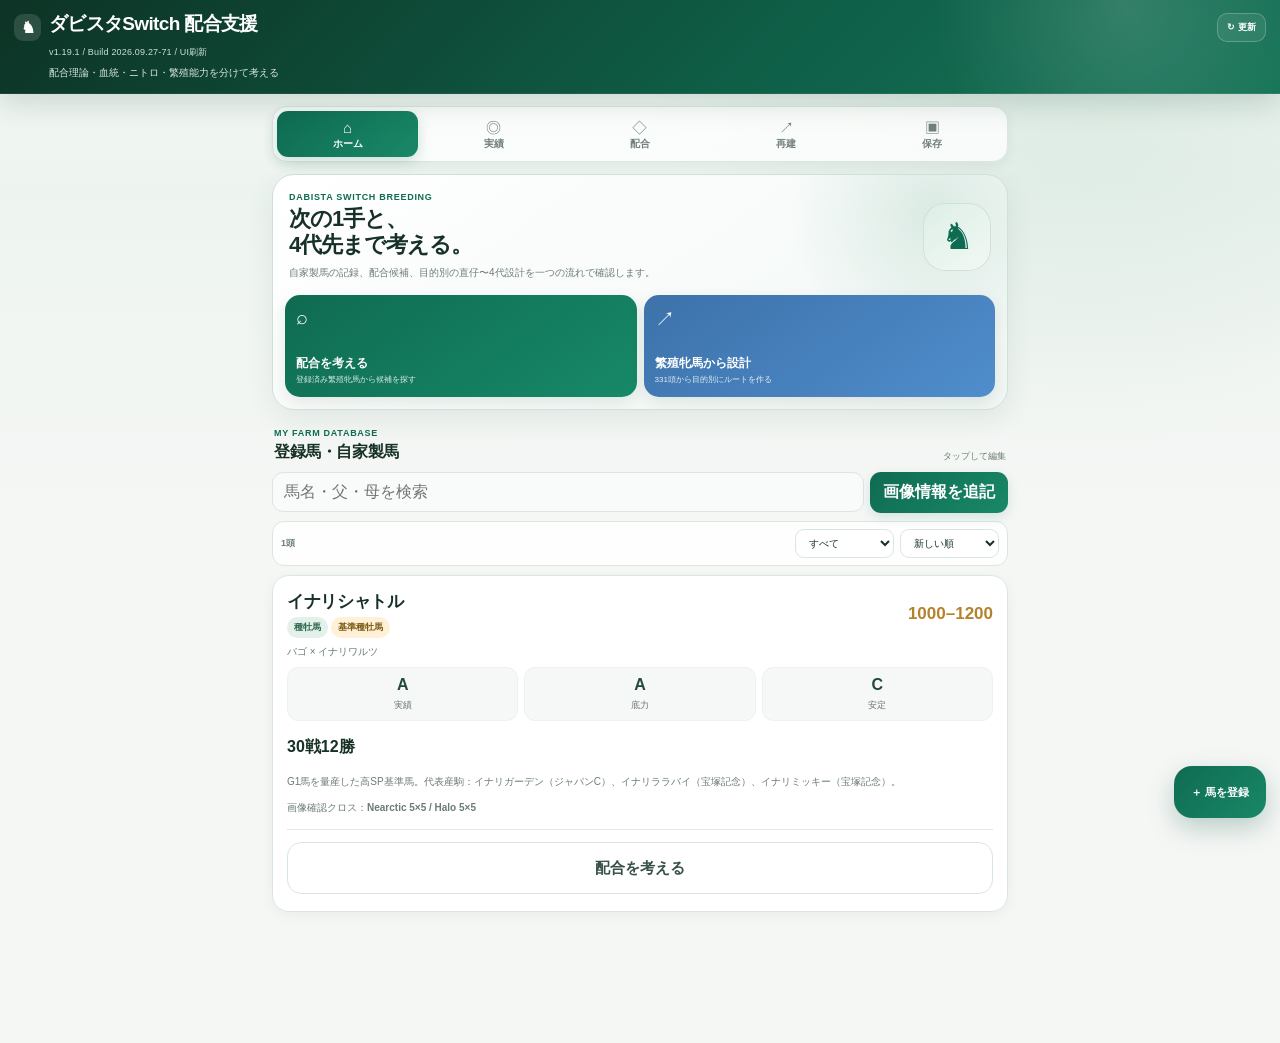
==== index.html @ 2e5eda1e "perf: stop loading obsolete v19 pedigree layer" ====
<!doctype html><html lang="ja"><head><meta charset="utf-8"><meta name="viewport" content="width=device-width,initial-scale=1,viewport-fit=cover"><meta name="theme-color" content="#10261c"><title>ダビスタSwitch 牧場DB</title><link rel="stylesheet" href="styles.css?v=1.19.1-b71"><link rel="stylesheet" href="ui-refresh.css?v=1.19.1-b71"></head><body><header><div class="headrow"><div><h1>ダビスタSwitch 牧場DB</h1><div class="ver" id="ver"></div></div><div class="headbtns"><button class="headbtn" id="refreshBtn">↻ 更新</button></div></div><div class="sub">血統と実馬記録から、次の配合と育成を考える</div></header><div id="updatebar" class="updatebar"><span id="updateText"></span><button class="primary" id="applyUpdate">最新版へ</button></div><main class="wrap"><div class="tabs"><button class="tab on" data-tab="horses">馬DB</button><button class="tab" data-tab="races">印・距離</button><button class="tab" data-tab="breed">配合</button><button class="tab" data-tab="backup">保存</button></div><section id="horses"><div class="toolbar"><input id="search" placeholder="馬名・父・母を検索"><button class="primary" id="photoBtn">画像情報を追記</button><input id="photo" type="file" accept="image/*" multiple hidden></div><div id="horseList"></div></section><section id="races" class="hidden"><div class="card"><b>レース記録から出走時期を判断</b><p class="muted">年月・レース格・④⑤印の変化から、今月出すか待つかの参考にします。勝敗だけでは判断しません。</p><button class="primary" id="addRace">＋ レース結果を記録</button></div><div id="raceCards"></div></section><section id="breed" class="hidden"><div class="card"><h3 class="section-title">配合候補比較</h3><p class="muted">国内種牡馬マスタから目的別に並べます。面白・見事・完璧に加え、クロス、危険条件、凝った配合を血統データから判定します。能力順位は牧場内参考判定（非公式）です。</p><div class="breed-controls"><div class="field"><label>繁殖牝馬</label><select id="breedMare"><option value="">牝馬を選択</option></select></div><div class="field"><label>目的</label><select id="breedGoal"><option value="arc">凱旋門</option><option value="bc">BC</option><option value="rebuild">繁殖再建</option><option value="stallion">自家製種牡馬</option></select></div></div><input id="stallionSearch" class="breed-search" placeholder="種牡馬名で検索"><div id="breedNotice" class="notice">牝馬を選ぶと、牧場内血統に応じた注意表示を行います。</div></div><div id="breedCandidates"><div class="empty">種牡馬マスタを読み込み中…</div></div><div class="card"><h3 class="section-title">配合検討メモ</h3><textarea id="breedMemo" rows="8" style="width:100%" placeholder="凱旋門ライン／後継種牡馬ライン／血統再構築ライン"></textarea><div class="actions"><button class="primary" id="saveMemo">保存</button></div></div><div class="card"><div class="source-note">種牡馬・繁殖牝馬の基礎データ／15祖先／面白・見事用系統／凝った配合ペア：湯一路 Switch版ダビスタデータ。公式ルール判定と牧場内参考判定を分離して表示します。</div></div></section><section id="backup" class="hidden"><div class="card"><b>データ保存</b><p class="muted">バックアップJSONは復元用。診断JSONは不具合調査用です。</p><button class="primary" id="exportBtn">バックアップJSON</button> <button class="secondary" id="importBtn">読み込む</button> <button class="secondary" id="diagBtn">診断JSON</button><input id="importFile" type="file" accept="application/json" hidden></div></section></main><button class="fab" id="addBtn">＋</button><dialog id="horseDlg"><form class="form" id="horseForm"><h2>馬を登録</h2><input type="hidden" id="editId"><label>馬名</label><input id="name" required><div class="two"><div><label>性別</label><select id="sex"><option>牡</option><option>牝</option></select></div><div><label>世代・分類</label><input id="generation"></div></div><div class="two"><div><label>父</label><input id="sire"></div><div><label>母</label><input id="dam"></div></div><div class="two"><div><label>距離下限</label><input id="minD" type="number" step="100"></div><div><label>距離上限</label><input id="maxD" type="number" step="100"></div></div><div class="three"><div><label>実績</label><select id="record"><option>-</option><option>A</option><option>B</option><option>C</option></select></div><div><label>底力</label><select id="guts"><option>-</option><option>A</option><option>B</option><option>C</option></select></div><div><label>安定</label><select id="stable"><option>-</option><option>A</option><option>B</option><option>C</option></select></div></div><div class="two"><div><label>戦績</label><input id="starts"></div><div><label>主なG1</label><input id="g1"></div></div><label>評価・メモ</label><textarea id="note" rows="3"></textarea><div class="actions"><button type="button" class="secondary" onclick="horseDlg.close()">取消</button><button class="primary">保存</button></div></form></dialog><script src="growth-db.js?v=1.19.1-b71"></script><script src="growth-model.js?v=1.19.1-b71"></script><script src="growth-core.js?v=1.19.1-b71"></script><script src="horse-lifecycle.js?v=1.19.1-b71"></script><script src="app.js?v=1.19.1-b71"></script><script src="breeding-core.js?v=1.19.1-b71"></script><script src="breeding-engine.js?v=1.19.1-b71"></script><script src="v15.js?v=1.19.1-b71"></script><script src="v16.js?v=1.19.1-b71"></script><script src="v18.js?v=1.19.1-b71"></script><script src="sale-planner-core.js?v=1.19.1-b71"></script><script src="sale-recommendation-core.js?v=1.19.1-b71"></script><script src="breed-integration.js?v=1.19.1-b71"></script><script src="v22.js?v=1.19.1-b71"></script><script src="v24.js?v=1.19.1-b71"></script><script src="v25.js?v=1.19.1-b71"></script><script src="v26.js?v=1.19.1-b71"></script><script src="v27.js?v=1.19.1-b71"></script><script src="v28.js?v=1.19.1-b71"></script><script src="ui-refresh.js?v=1.19.1-b71"></script><script src="growth-ui.js?v=1.19.1-b71"></script></body></html>
---- styles.css ----
:root{--g:#174c35;--l:#dce2dd;--m:#66736c;--gold:#9a7418;--red:#9c3939}*{box-sizing:border-box}body{margin:0;background:#f4f5f1;color:#17221d;font-family:-apple-system,BlinkMacSystemFont,"Hiragino Sans","Yu Gothic",sans-serif}header{background:linear-gradient(135deg,#10261c,#1f5a40);color:#fff;padding:16px;position:sticky;top:0;z-index:5}h1{font-size:20px;margin:0}.sub,.muted{font-size:12px;color:var(--m)}header .sub{color:#d7e4dc}.headrow{display:flex;justify-content:space-between;gap:8px;align-items:center}.headbtns{display:flex;gap:5px}.headbtn{border:1px solid #ffffff55;background:#ffffff14;color:#fff;border-radius:9px;padding:7px 8px;font-size:11px}.ver{font-size:11px;color:#d7e4dc;margin-top:5px}.updatebar{display:none;background:#fff3cd;color:#594700;padding:9px 12px;font-size:12px}.updatebar.show{display:flex;justify-content:space-between;align-items:center;gap:8px}.wrap{max-width:760px;margin:auto;padding:12px 12px 92px}.tabs{display:grid;grid-template-columns:repeat(4,1fr);gap:5px;margin-bottom:12px}.tab,.secondary{border:1px solid var(--l);background:#fff;border-radius:11px;padding:10px 5px}.tab.on,.primary{background:var(--g);color:#fff;border:0}.card{background:#fff;border:1px solid var(--l);border-radius:15px;padding:14px;margin-bottom:10px}.row,.toolbar,.actions{display:flex;gap:7px;align-items:center}.row{justify-content:space-between}.toolbar input{flex:1}.horse h2{font-size:19px;margin:0}.badge{display:inline-block;font-size:11px;padding:4px 7px;border-radius:999px;background:#e8efe9;margin:4px 3px 0 0}.gold{background:#f3ead0;color:#674b00}.warn{background:#fff3cd;color:#6b5200}.grid{display:grid;grid-template-columns:repeat(3,1fr);gap:7px;margin-top:10px}.stat{background:#f6f7f4;border-radius:9px;padding:8px;text-align:center}.stat b{display:block;font-size:17px}.stat small{color:var(--m)}button,input,select,textarea{font:inherit}.primary{border-radius:11px;padding:10px 13px;font-weight:600}.toolbar input,input,select,textarea{border:1px solid var(--l);border-radius:10px;padding:10px;font-size:16px;background:#fff}.score{font-size:20px;font-weight:700;color:var(--gold)}table{width:100%;border-collapse:collapse;font-size:12px}th,td{padding:7px 3px;border-bottom:1px solid var(--l);text-align:center}th:first-child,td:first-child{text-align:left}.mark{font-size:19px;font-weight:700}.fab{position:fixed;right:18px;bottom:22px;border:0;border-radius:50%;width:58px;height:58px;background:var(--g);color:#fff;font-size:29px;box-shadow:0 5px 18px #0004}.hidden{display:none}dialog{border:0;border-radius:17px;width:min(94vw,600px);padding:0}dialog::backdrop{background:#0007}.form{padding:17px}.form h2{margin-top:0}.form label,.field label{display:block;font-size:12px;color:var(--m);margin:9px 0 4px}.form input,.form select,.form textarea,.field input,.field select{width:100%}.two{display:grid;grid-template-columns:1fr 1fr;gap:7px}.three{display:grid;grid-template-columns:repeat(3,1fr);gap:6px}.actions{justify-content:flex-end;margin-top:14px}.empty{text-align:center;padding:25px;color:var(--m)}.breaker{border-left:5px solid var(--gold)}.mini{font-size:11px;padding:6px 8px}.section-title{font-size:15px;margin:0 0 8px}.notice{border-radius:10px;background:#f6f7f4;padding:9px 10px;margin-top:9px;font-size:12px;color:var(--m)}.breed-controls{display:grid;grid-template-columns:1fr 1fr;gap:7px}.breed-search{width:100%;margin-top:7px}.source-note{font-size:11px;color:var(--m);line-height:1.5}.candidate-head{display:flex;justify-content:space-between;gap:8px;align-items:flex-start}@media(max-width:420px){.headrow{align-items:flex-start}.headbtns{flex-direction:column}.breed-controls{grid-template-columns:1fr}.tabs{font-size:11px}.score{font-size:18px}}
---- ui-refresh.css ----
:root{
  --ui-bg:#eef5f1;
  --ui-surface:#ffffff;
  --ui-surface-soft:#f7faf8;
  --ui-ink:#173126;
  --ui-muted:#6b7c74;
  --ui-line:#dbe6e0;
  --ui-green:#0f6b52;
  --ui-green-2:#198867;
  --ui-green-soft:#e3f1ea;
  --ui-blue:#3e78b8;
  --ui-blue-soft:#e8f0fa;
  --ui-gold:#b4822d;
  --ui-gold-soft:#fff1d8;
  --ui-purple:#7155ad;
  --ui-purple-soft:#eee9f8;
  --ui-red:#aa4f43;
  --ui-red-soft:#fff1ed;
  --ui-shadow:0 10px 28px rgba(27,67,49,.08);
  --ui-shadow-soft:0 3px 12px rgba(27,67,49,.06);
}
html{scroll-behavior:smooth;background:var(--ui-bg)}
body.ui-refresh{
  margin:0;
  min-height:100vh;
  background:
    radial-gradient(circle at 85% 0%,rgba(117,177,146,.18),transparent 28rem),
    linear-gradient(180deg,#f4f8f5 0,#edf4f0 190px,#f5f7f5 520px);
  color:var(--ui-ink);
  font-family:-apple-system,BlinkMacSystemFont,"Hiragino Sans","Yu Gothic UI","Yu Gothic",sans-serif;
}
body.ui-refresh header{
  position:sticky;
  top:0;
  z-index:30;
  padding:13px max(14px,env(safe-area-inset-left)) 12px;
  color:#fff;
  background:
    radial-gradient(circle at 88% 10%,rgba(255,255,255,.14),transparent 12rem),
    linear-gradient(135deg,#0d3325,#0f6048 62%,#167457);
  box-shadow:0 8px 28px rgba(15,68,49,.18);
  border-bottom:1px solid rgba(255,255,255,.08);
}
body.ui-refresh .headrow{align-items:flex-start;gap:10px}
body.ui-refresh h1{font-size:19px;letter-spacing:-.035em;line-height:1.2}
body.ui-refresh header h1:before{
  content:"♞";
  display:inline-grid;
  place-items:center;
  width:27px;height:27px;
  margin-right:8px;
  border-radius:9px;
  background:rgba(255,255,255,.13);
  vertical-align:-3px;
  font-size:16px;
}
body.ui-refresh .ver{margin:5px 0 0 35px;font-size:9px;color:#cce0d7;letter-spacing:.02em}
body.ui-refresh header .sub{
  margin:7px 0 0 35px;
  max-width:480px;
  font-size:10px;
  line-height:1.45;
  color:#d8e8e1;
}
body.ui-refresh .headbtns{gap:5px}
body.ui-refresh .headbtn{
  border:1px solid rgba(255,255,255,.22);
  background:rgba(255,255,255,.08);
  color:#fff;
  border-radius:10px;
  padding:7px 9px;
  font-size:9px;
  font-weight:700;
  backdrop-filter:blur(8px);
}
body.ui-refresh .headbtn:active{transform:translateY(1px)}
body.ui-refresh .updatebar{
  position:relative;
  z-index:25;
  background:#fff5d8;
  color:#6c540e;
  border-bottom:1px solid #efdfae;
  font-size:10px;
  padding:8px 12px;
}
body.ui-refresh .wrap{
  width:min(100%,760px);
  max-width:760px;
  margin:0 auto;
  padding:12px 12px 122px;
}
body.ui-refresh .tabs{
  display:grid;
  grid-template-columns:repeat(5,minmax(0,1fr));
  gap:5px;
  margin:0 0 12px;
  padding:4px;
  border:1px solid var(--ui-line);
  border-radius:15px;
  background:rgba(255,255,255,.78);
  box-shadow:var(--ui-shadow-soft);
}
body.ui-refresh .tab{
  position:relative;
  min-width:0;
  border:0;
  background:transparent;
  color:#718078;
  border-radius:11px;
  padding:9px 4px 8px;
  font-size:10px;
  font-weight:800;
  line-height:1.15;
}
body.ui-refresh .tab.on{
  color:#fff;
  background:linear-gradient(135deg,var(--ui-green),var(--ui-green-2));
  box-shadow:0 5px 14px rgba(15,107,82,.2);
}
body.ui-refresh .tab:before{
  display:block;
  margin-bottom:3px;
  font-size:15px;
  line-height:1;
  font-weight:400;
}
body.ui-refresh .tab[data-tab="horses"]:before{content:"⌂"}
body.ui-refresh .tab[data-tab="races"]:before{content:"◎"}
body.ui-refresh .tab[data-tab="breed"]:before{content:"◇"}
body.ui-refresh .tab[data-tab="rebuild"]:before{content:"↗"}
body.ui-refresh .tab[data-tab="backup"]:before{content:"▣"}

body.ui-refresh .ui-home{
  overflow:hidden;
  margin-bottom:10px;
  border:1px solid #cfe0d7;
  border-radius:22px;
  background:
    radial-gradient(circle at 90% 16%,rgba(41,131,94,.13),transparent 9rem),
    linear-gradient(145deg,#ffffff,#f1f7f4);
  box-shadow:var(--ui-shadow);
}
body.ui-refresh .ui-home-hero{
  display:grid;
  grid-template-columns:1fr auto;
  gap:14px;
  align-items:center;
  padding:17px 16px 13px;
}
body.ui-refresh .ui-eyebrow{
  display:block;
  margin-bottom:4px;
  color:var(--ui-green);
  font-size:9px;
  font-weight:900;
  letter-spacing:.08em;
}
body.ui-refresh .ui-home h2{
  margin:0;
  font-size:22px;
  line-height:1.18;
  letter-spacing:-.045em;
}
body.ui-refresh .ui-home p{
  margin:7px 0 0;
  max-width:420px;
  color:var(--ui-muted);
  font-size:10px;
  line-height:1.65;
}
body.ui-refresh .ui-horse-mark{
  width:68px;height:68px;
  display:grid;place-items:center;
  border-radius:22px;
  color:var(--ui-green);
  background:linear-gradient(145deg,#dcefe6,#f3f8f5);
  box-shadow:inset 0 0 0 1px #cfe2d8;
  font-size:37px;
}
body.ui-refresh .ui-home-actions{
  display:grid;
  grid-template-columns:repeat(2,1fr);
  gap:7px;
  padding:0 12px 12px;
}
body.ui-refresh .ui-jump{
  min-height:84px;
  display:flex;
  flex-direction:column;
  align-items:flex-start;
  justify-content:flex-end;
  border:0;
  border-radius:15px;
  padding:11px;
  color:#fff;
  text-align:left;
  box-shadow:0 6px 16px rgba(25,60,46,.11);
}
body.ui-refresh .ui-jump .ui-action-icon{font-size:20px;margin-bottom:auto}
body.ui-refresh .ui-jump strong{font-size:12px}
body.ui-refresh .ui-jump small{display:block;margin-top:3px;font-size:8px;opacity:.86;line-height:1.35}
body.ui-refresh .ui-jump[data-go="breed"]{background:linear-gradient(145deg,#0f6b52,#178968)}
body.ui-refresh .ui-jump[data-go="sale"]{background:linear-gradient(145deg,#3d72aa,#4f8dcc)}
body.ui-refresh .ui-jump[data-go="rebuild"]{background:linear-gradient(145deg,#a9792c,#c39640)}
body.ui-refresh .ui-jump[data-go="horses"]{background:linear-gradient(145deg,#6650a1,#826ac1)}

body.ui-refresh .ui-section-intro{
  display:flex;
  justify-content:space-between;
  align-items:end;
  gap:12px;
  margin:18px 2px 9px;
}
body.ui-refresh .ui-section-intro h2{
  margin:2px 0 0;
  font-size:16px;
  letter-spacing:-.025em;
}
body.ui-refresh .ui-section-intro small{color:var(--ui-muted);font-size:9px}

body.ui-refresh .card{
  border:1px solid var(--ui-line);
  border-radius:17px;
  padding:14px;
  background:rgba(255,255,255,.96);
  box-shadow:var(--ui-shadow-soft);
  margin-bottom:9px;
}
body.ui-refresh .card:hover{border-color:#ccdcd4}
body.ui-refresh .ui-wide-cta{
  display:block!important;
  width:100%!important;
  max-width:none!important;
  min-height:52px!important;
  padding:12px 18px!important;
  border-radius:14px!important;
  box-sizing:border-box!important;
  font-size:15px!important;
  font-weight:900!important;
  line-height:1.25!important;
  text-align:center!important;
  letter-spacing:.01em;
}
body.ui-refresh .breed-future-cta,
body.ui-refresh .generation-run-cta{margin-top:10px!important}
body.ui-refresh .horse{cursor:pointer}
body.ui-refresh .horse h2{font-size:17px;letter-spacing:-.02em}
body.ui-refresh .row{gap:9px}
body.ui-refresh .muted{color:var(--ui-muted);font-size:10px;line-height:1.55}
body.ui-refresh .badge{
  padding:4px 7px;
  border-radius:999px;
  background:#e8f1ec;
  color:#3e6251;
  font-size:9px;
  font-weight:800;
}
body.ui-refresh .badge.gold{background:var(--ui-gold-soft);color:#7a5810}
body.ui-refresh .warn{background:#fff2cf;color:#6d5310}
body.ui-refresh .grid{gap:6px}
body.ui-refresh .stat{
  border:1px solid #edf2ef;
  background:#f5f8f6;
  border-radius:11px;
  padding:8px;
}
body.ui-refresh .stat b{font-size:16px;color:#244b39}
body.ui-refresh .stat small{font-size:9px}
body.ui-refresh .score{color:var(--ui-gold);font-size:17px}

body.ui-refresh .toolbar{
  position:relative;
  gap:6px;
  margin-bottom:9px;
}
body.ui-refresh input,
body.ui-refresh select,
body.ui-refresh textarea{
  border:1px solid var(--ui-line);
  border-radius:11px;
  background:#fff;
  color:var(--ui-ink);
  padding:10px 11px;
  font-size:16px;
  outline:none;
}
body.ui-refresh input:focus,
body.ui-refresh select:focus,
body.ui-refresh textarea:focus{
  border-color:#70a990;
  box-shadow:0 0 0 3px rgba(30,130,93,.1);
}
body.ui-refresh .toolbar input{background:#f9fbfa}
body.ui-refresh .primary{
  border:0;
  border-radius:11px;
  background:linear-gradient(135deg,var(--ui-green),var(--ui-green-2));
  color:#fff;
  padding:10px 13px;
  font-weight:800;
  box-shadow:0 4px 12px rgba(15,107,82,.14);
}
body.ui-refresh .secondary{
  border:1px solid var(--ui-line);
  border-radius:10px;
  background:#fff;
  color:#385146;
}
body.ui-refresh .primary:disabled{opacity:.45;box-shadow:none}
body.ui-refresh .notice{
  border:1px solid #e2e9e5;
  border-radius:11px;
  background:#f5f8f6;
  color:var(--ui-muted);
  padding:10px;
  font-size:10px;
  line-height:1.55;
}
body.ui-refresh .section-title{
  color:var(--ui-ink);
  font-size:15px;
  letter-spacing:-.02em;
}
body.ui-refresh .field label,
body.ui-refresh .form label,
body.ui-refresh #salePlanner>label{
  color:#60756b;
  font-size:9px;
  font-weight:800;
  letter-spacing:.02em;
}
body.ui-refresh .breed-controls{gap:8px}
body.ui-refresh .breed-search{margin-top:8px}

body.ui-refresh #breed>.card:first-child,
body.ui-refresh #rebuild>.card:first-child{
  border-color:#cfe0d7;
  background:
    radial-gradient(circle at 92% 0%,rgba(65,150,108,.11),transparent 13rem),
    linear-gradient(145deg,#fff,#f5faf7);
}
body.ui-refresh #breedCandidates>.card{
  position:relative;
  overflow:hidden;
}
body.ui-refresh #breedCandidates>.card:before{
  content:"";
  position:absolute;
  left:0;top:0;bottom:0;
  width:4px;
  background:linear-gradient(var(--ui-green),#71ad8e);
}
body.ui-refresh #breedCandidates>.card.tone-solid:before,
body.ui-refresh #breedCandidates>.card.tone-preserve:before{background:linear-gradient(#16845f,#64b58f)}
body.ui-refresh #breedCandidates>.card.tone-balance:before,
body.ui-refresh #breedCandidates>.card.tone-distance:before{background:linear-gradient(#4e86bd,#83add4)}
body.ui-refresh #breedCandidates>.card.tone-ceiling:before{background:linear-gradient(#7155ad,#a18bcc)}
body.ui-refresh #breedCandidates>.card.tone-upside:before,
body.ui-refresh #breedCandidates>.card.tone-rebuild-upside:before{background:linear-gradient(#b4822d,#d9ad58)}
body.ui-refresh #breedCandidates>.card.tone-longshot:before,
body.ui-refresh #breedCandidates>.card.tone-low-record:before{background:linear-gradient(#b86d2c,#dfad73)}
body.ui-refresh #breedCandidates>.card.tone-neutral:before{background:linear-gradient(#819088,#a8b1ac)}
body.ui-refresh #breedCandidates>.card.tone-solid,
body.ui-refresh #breedCandidates>.card.tone-preserve{border-color:#acd3bf;background:linear-gradient(145deg,#fff,#f3faf6)}
body.ui-refresh #breedCandidates>.card.tone-balance,
body.ui-refresh #breedCandidates>.card.tone-distance{border-color:#bfd2e4;background:linear-gradient(145deg,#fff,#f4f8fc)}
body.ui-refresh #breedCandidates>.card.tone-ceiling{border-color:#d1c7e6;background:linear-gradient(145deg,#fff,#f8f5fc)}
body.ui-refresh #breedCandidates>.card.tone-upside,
body.ui-refresh #breedCandidates>.card.tone-rebuild-upside{border-color:#e4cb86;background:linear-gradient(145deg,#fff,#fff9e9)}
body.ui-refresh #breedCandidates>.card.tone-longshot,
body.ui-refresh #breedCandidates>.card.tone-low-record{border-color:#e6bd91;background:linear-gradient(145deg,#fff,#fff5eb)}
body.ui-refresh .breed-card-head b{font-size:16px!important}
body.ui-refresh .breed-rank-label{font-size:10px!important}
body.ui-refresh .breed-cue-badge{font-size:10px!important}
body.ui-refresh .breed-cue-headline{font-size:13px!important}
body.ui-refresh .breed-reason-chip{font-size:9px!important;padding:4px 7px!important}
body.ui-refresh .candidate-block{margin-top:8px}
body.ui-refresh .candidate-block>small{display:block;margin-bottom:4px;color:#6a7a72;font-size:8px;font-weight:900;letter-spacing:.02em}
body.ui-refresh .candidate-chip-row{display:flex;flex-wrap:wrap;gap:5px}
body.ui-refresh .candidate-chip{display:inline-flex;align-items:center;min-height:25px;padding:4px 8px;border-radius:999px;font-size:9px;font-weight:900;line-height:1.25;border:1px solid transparent}
body.ui-refresh .candidate-chip.cross{background:#eee8fb;color:#6a46a5;border-color:#ddcff5}
body.ui-refresh .candidate-chip.theory{background:#e5f3eb;color:#236443;border-color:#cce6d7}
body.ui-refresh .candidate-chip.positive{background:#e8f6ef;color:#176c4b;border-color:#cfe9dc}
body.ui-refresh .candidate-chip.warning{background:#fff0df;color:#9a5a16;border-color:#f2d3ac}
body.ui-refresh .candidate-chip.record{background:#e9f1fa;color:#35658f;border-color:#d2e1f0}
body.ui-refresh .candidate-chip.trait{background:#fff4d8;color:#7b5c16;border-color:#ebd89e}
body.ui-refresh .candidate-chip.metric{background:#edf3f0;color:#31584a;border-color:#dce8e2}
body.ui-refresh .candidate-chip.distance{background:#e8f2fb;color:#326a9a;border-color:#d2e4f2}
body.ui-refresh .candidate-block.addition{padding:8px 9px;border-radius:10px;background:#f0f8f4;border:1px solid #d5e9de}
body.ui-refresh .candidate-block.subtraction{padding:8px 9px;border-radius:10px;background:#fff6ef;border:1px solid #f1dcc8}
body.ui-refresh .candidate-block.caution{padding:8px 9px;border-radius:10px;background:#fffaf0;border:1px solid #eadfbf}
body.ui-refresh .candidate-block.addition>small{color:#1d714f}
body.ui-refresh .candidate-block.subtraction>small{color:#9a5a16}
body.ui-refresh .candidate-block.caution>small{color:#7a641e}
body.ui-refresh .candidate-none{font-size:9px;font-weight:800;color:#8a9690}
body.ui-refresh .candidate-block.ability{margin-top:7px}
body.ui-refresh .candidate-scope{margin-top:7px;color:#728079;font-size:8px;text-align:right}
body.ui-refresh .candidate-head{gap:10px}
body.ui-refresh .theory-tools{
  border-radius:13px!important;
  background:#f7faf8!important;
}

body.ui-refresh .rebuild-grid{gap:6px!important}
body.ui-refresh .rebuild-kpi{
  border:1px solid #edf2ef;
  background:#f6f9f7!important;
  border-radius:11px!important;
  padding:8px!important;
}
body.ui-refresh .rebuild-kpi b{font-size:17px!important;color:#24523d}
body.ui-refresh .rebuild-kpi small{font-size:8px!important}
body.ui-refresh .research-tag{
  padding:4px 7px!important;
  background:#e8f1ec!important;
  color:#3d6551!important;
  font-size:8px!important;
  font-weight:800;
}
body.ui-refresh .research-tag.estimate{background:#fff0d2!important;color:#7b5a15!important}
body.ui-refresh .research-tag.master{background:#e9eef8!important;color:#496087!important}
body.ui-refresh .route-stage{
  border-left:3px solid #85b49c!important;
  border-radius:0 11px 11px 0!important;
  background:#f5f9f7!important;
  padding:9px 10px!important;
}
body.ui-refresh .route-stage b{font-size:11px!important}
body.ui-refresh .route-stage small{font-size:9px!important}
body.ui-refresh .route-actions button{min-width:0!important}

body.ui-refresh #salePlanner{
  border-color:#cbded4;
  background:
    radial-gradient(circle at 90% 0%,rgba(56,127,176,.08),transparent 13rem),
    #fff;
}
body.ui-refresh .sale-head{gap:10px!important}
body.ui-refresh .sale-head .section-title{font-size:16px}
body.ui-refresh .sale-controls{gap:7px!important}
body.ui-refresh .sale-mare-summary{
  border:1px solid #dfe9e4;
  border-radius:13px!important;
  background:#f5f9f7!important;
  padding:11px!important;
}
body.ui-refresh .sale-ability-grid{gap:5px!important}
body.ui-refresh .sale-ability-grid>div{
  border:1px solid #edf2ef;
  border-radius:10px!important;
  padding:8px 5px!important;
}
body.ui-refresh .sale-ability-grid b{color:#24523d;font-size:16px!important}
body.ui-refresh .sale-seg{gap:5px!important}
body.ui-refresh .sale-seg button{
  border:1px solid var(--ui-line)!important;
  border-radius:10px!important;
  background:#fff!important;
  color:#53675e!important;
  padding:9px 6px!important;
  font-size:10px!important;
  font-weight:800;
}
body.ui-refresh .sale-seg button.on{
  border-color:var(--ui-green)!important;
  background:linear-gradient(135deg,var(--ui-green),var(--ui-green-2))!important;
  color:#fff!important;
  box-shadow:0 4px 12px rgba(15,107,82,.14);
}
body.ui-refresh .sale-profile{
  border-left:0!important;
  overflow:hidden;
}
body.ui-refresh .sale-profile:before{
  content:"";
  display:block;
  height:4px;
  margin:-14px -14px 12px;
  background:linear-gradient(90deg,var(--ui-green),#71ad8e);
}
body.ui-refresh .sale-route{
  border:1px solid var(--ui-line)!important;
  border-radius:13px!important;
  background:#f9fbfa!important;
  padding:11px!important;
}
body.ui-refresh .sale-route.tone-solid,
body.ui-refresh .sale-route.tone-preserve{
  border-color:#9bcab2!important;
  background:linear-gradient(145deg,#f1faf5,#fbfdfc)!important;
  box-shadow:0 3px 12px rgba(24,108,76,.08);
}
body.ui-refresh .sale-route.tone-balance,
body.ui-refresh .sale-route.tone-distance{
  border-color:#aac6df!important;
  background:linear-gradient(145deg,#f1f6fb,#fbfdff)!important;
}
body.ui-refresh .sale-route.tone-ceiling{
  border-color:#c8bce0!important;
  background:linear-gradient(145deg,#f5f1fb,#fdfcff)!important;
}
body.ui-refresh .sale-route.tone-upside,
body.ui-refresh .sale-route.tone-rebuild-upside{
  border-color:#e2c36c!important;
  background:linear-gradient(145deg,#fff8df,#fffdf5)!important;
}
body.ui-refresh .sale-route.tone-longshot,
body.ui-refresh .sale-route.tone-low-record{
  border-color:#e2b17f!important;
  background:linear-gradient(145deg,#fff2e5,#fffaf6)!important;
}
body.ui-refresh .sale-route.tone-main{
  border-color:#70ad8e!important;
  background:linear-gradient(145deg,#eef8f3,#fbfdfc)!important;
  box-shadow:0 3px 12px rgba(24,108,76,.08);
}
body.ui-refresh .sale-route.tone-record{
  border-color:#91b6d7!important;
  background:linear-gradient(145deg,#f1f7fc,#fbfdff)!important;
}
body.ui-refresh .sale-route.tone-speed{
  border-color:#b7a4dc!important;
  background:linear-gradient(145deg,#f7f3fc,#fdfcff)!important;
}
body.ui-refresh .sale-route.tone-nitro{
  border-color:#8cbeb4!important;
  background:linear-gradient(145deg,#eff8f6,#fbfdfc)!important;
}
body.ui-refresh .sale-route.tone-neutral{
  border-color:#d8e1dc!important;
  background:#fff!important;
  box-shadow:none!important;
}
body.ui-refresh .sale-color-legend{
  display:flex;
  flex-wrap:wrap;
  gap:6px;
  align-items:center;
  margin-top:8px;
  font-size:9px;
  color:#60736a;
}
body.ui-refresh .sale-color-legend span{
  padding:4px 7px;
  border-radius:999px;
  background:#f3f6f4;
}
body.ui-refresh .sale-other-axes{
  margin-top:10px;
  border:1px solid #dce5e0;
  border-radius:13px;
  background:#fafcfa;
  overflow:hidden;
}
body.ui-refresh .sale-other-axes>summary{
  cursor:pointer;
  padding:12px;
  font-size:11px;
  font-weight:900;
  color:#4e6258;
}
body.ui-refresh .sale-other-axes-body{padding:0 8px 8px}
body.ui-refresh .sale-other-axes .sale-profile{box-shadow:none!important}
body.ui-refresh .breed-integrated-card.tone-neutral{
  border-color:#d8e1dc!important;
  background:#fff!important;
  box-shadow:none!important;
}
body.ui-refresh .breed-future-simple{
  background:#f5f8f6!important;
}

body.ui-refresh .sale-route-cue .sale-rank-label{font-size:12px!important}
body.ui-refresh .sale-cue-badge{font-size:10px!important}
body.ui-refresh .sale-cue-headline{font-size:13px!important}
body.ui-refresh .sale-reason-chip{font-size:9px!important;padding:4px 7px!important}
body.ui-refresh .sale-profile-head h3{font-size:15px!important}
body.ui-refresh .sale-axis-note{max-width:62%;text-align:right;font-size:9px!important}
body.ui-refresh .sale-route-details>summary,
body.ui-refresh .sale-profile-detail>summary{font-size:10px!important}
body.ui-refresh .sale-stage{
  border:1px solid #e6ece8;
  border-radius:11px!important;
  background:#f3f7f5!important;
  padding:9px!important;
}
body.ui-refresh .sale-stage .metrics>span{
  border:1px solid #edf1ef;
  border-radius:9px!important;
}
body.ui-refresh .sale-chip{
  padding:3px 6px!important;
  border-radius:999px!important;
  font-size:8px!important;
  font-weight:800;
}
body.ui-refresh .sale-chip.good{background:#dff0e7!important;color:#215f43!important}
body.ui-refresh .sale-chip.warn{background:#fff0cf!important;color:#72550d!important}
body.ui-refresh .sale-select{
  border-left:3px solid var(--ui-gold)!important;
  background:#fff8e8!important;
  border-radius:0 9px 9px 0!important;
}
body.ui-refresh .sale-portfolio{border-radius:10px!important;background:#edf3f7!important}

body.ui-refresh table{
  border-collapse:separate;
  border-spacing:0;
  overflow:hidden;
  border:1px solid var(--ui-line);
  border-radius:11px;
  background:#fff;
}
body.ui-refresh th{
  background:#f4f8f6;
  color:#5e7167;
  font-size:9px;
  font-weight:800;
}
body.ui-refresh td{font-size:10px}
body.ui-refresh th,body.ui-refresh td{padding:8px 4px}
body.ui-refresh .mark{font-size:17px}
body.ui-refresh .breaker{border-left:0}
body.ui-refresh .breaker:before{
  content:"高SP・ST候補";
  display:inline-block;
  margin-bottom:8px;
  padding:4px 7px;
  border-radius:999px;
  background:var(--ui-gold-soft);
  color:#76550e;
  font-size:8px;
  font-weight:900;
}

body.ui-refresh #backup>.card{
  border-color:#d7e1dc;
  background:linear-gradient(145deg,#fff,#f8faf9);
}
body.ui-refresh .fab{
  right:14px;
  bottom:82px;
  width:auto;
  min-width:52px;
  height:52px;
  padding:0 17px;
  border-radius:18px;
  background:linear-gradient(135deg,var(--ui-green),var(--ui-green-2));
  box-shadow:0 10px 26px rgba(15,85,62,.25);
  font-size:0;
}
body.ui-refresh .fab:after{
  content:"＋ 馬を登録";
  font-size:11px;
  font-weight:900;
}
body.ui-refresh .ui-inline-add{display:none}
body.ui-refresh .horse-list-controls{display:flex;align-items:center;gap:6px;margin:-1px 0 9px;padding:7px 8px;border:1px solid var(--ui-line);border-radius:12px;background:rgba(255,255,255,.86)}
body.ui-refresh .horse-list-summary{margin-right:auto;color:var(--ui-muted);font-size:9px;font-weight:900;white-space:nowrap}
body.ui-refresh .horse-list-controls select{width:auto;min-width:0;padding:7px 28px 7px 9px;font-size:10px;border-radius:9px}
body.ui-refresh .horse-parent-line{margin:6px 0 8px}
body.ui-refresh .horse-note{display:-webkit-box;-webkit-line-clamp:2;-webkit-box-orient:vertical;overflow:hidden}
body.ui-refresh .horse-stat-grid{margin-top:6px}
body.ui-refresh .horse-role-badge{background:#e3f1ea;color:#2d654d}
body.ui-refresh .horse-future-badge{background:#fff0dc;color:#8a5315}
body.ui-refresh dialog{
  width:min(94vw,560px);
  max-height:90vh;
  overflow:auto;
  border-radius:20px;
  box-shadow:0 25px 80px rgba(0,0,0,.24);
}
body.ui-refresh dialog::backdrop{background:rgba(10,29,21,.55);backdrop-filter:blur(3px)}
body.ui-refresh .form{padding:18px}
body.ui-refresh .form h2{font-size:19px;letter-spacing:-.03em}

@media(max-width:620px){
  body.ui-refresh .wrap{padding:11px 10px calc(104px + env(safe-area-inset-bottom))}
  body.ui-refresh .tabs{
    position:fixed;
    left:50%;
    bottom:0;
    z-index:45;
    transform:translateX(-50%);
    width:min(100%,520px);
    margin:0;
    padding:7px 6px calc(7px + env(safe-area-inset-bottom));
    border:0;
    border-top:1px solid var(--ui-line);
    border-radius:0;
    background:rgba(252,253,252,.95);
    backdrop-filter:blur(18px);
    box-shadow:0 -8px 28px rgba(28,61,47,.09);
  }
  body.ui-refresh .tab{
    min-height:48px;
    padding:5px 2px 4px;
    border-radius:10px;
    font-size:8px;
  }
  body.ui-refresh .tab.on{
    background:#e3f1ea;
    color:var(--ui-green);
    box-shadow:none;
  }
  body.ui-refresh .tab:before{font-size:18px;margin-bottom:4px}
  body.ui-refresh .fab{display:none!important}
  body.ui-refresh #horses>.toolbar{display:grid;grid-template-columns:1fr 1fr;gap:7px}
  body.ui-refresh #horses>.toolbar #search{grid-column:1/-1;width:100%}
  body.ui-refresh #horses>.toolbar .ui-inline-add,
  body.ui-refresh #horses>.toolbar #photoBtn{display:block;width:100%;min-height:44px}
  body.ui-refresh .horse-list-controls{padding:6px 7px;gap:5px}
  body.ui-refresh .horse-list-controls select{font-size:9px;padding:7px 24px 7px 7px}
  body.ui-refresh #horseList .horse{padding:11px 12px}
  body.ui-refresh #horseList .horse h2{font-size:16px}
  body.ui-refresh #horseList .route-source-line{margin-top:7px}
  body.ui-refresh .ui-wide-cta{min-height:54px!important;padding:13px 16px!important;font-size:16px!important;border-radius:14px!important}
  body.ui-refresh .ui-inline-add{display:block!important}
  body.ui-refresh .two{grid-template-columns:1fr}
  body.ui-refresh .three{grid-template-columns:repeat(3,1fr)}
  body.ui-refresh .breed-controls{grid-template-columns:1fr}
  body.ui-refresh .headbtns{flex-direction:row}
  body.ui-refresh .headbtn{padding:7px 8px}
}
@media(max-width:390px){
  body.ui-refresh .ui-home-hero{grid-template-columns:1fr 58px;padding:14px 13px 11px}
  body.ui-refresh .ui-home h2{font-size:20px}
  body.ui-refresh .ui-horse-mark{width:56px;height:56px;border-radius:18px;font-size:30px}
  body.ui-refresh .ui-home-actions{padding:0 9px 9px;gap:6px}
  body.ui-refresh .ui-jump{min-height:79px;padding:10px}
  body.ui-refresh .sale-ability-grid{grid-template-columns:repeat(3,1fr)!important}
  body.ui-refresh .rebuild-grid{grid-template-columns:repeat(3,1fr)!important}
}
@media(min-width:760px){
  body.ui-refresh .wrap{max-width:960px}
  body.ui-refresh .ui-home-actions{grid-template-columns:repeat(2,1fr)}
  body.ui-refresh .ui-jump{min-height:102px}
}
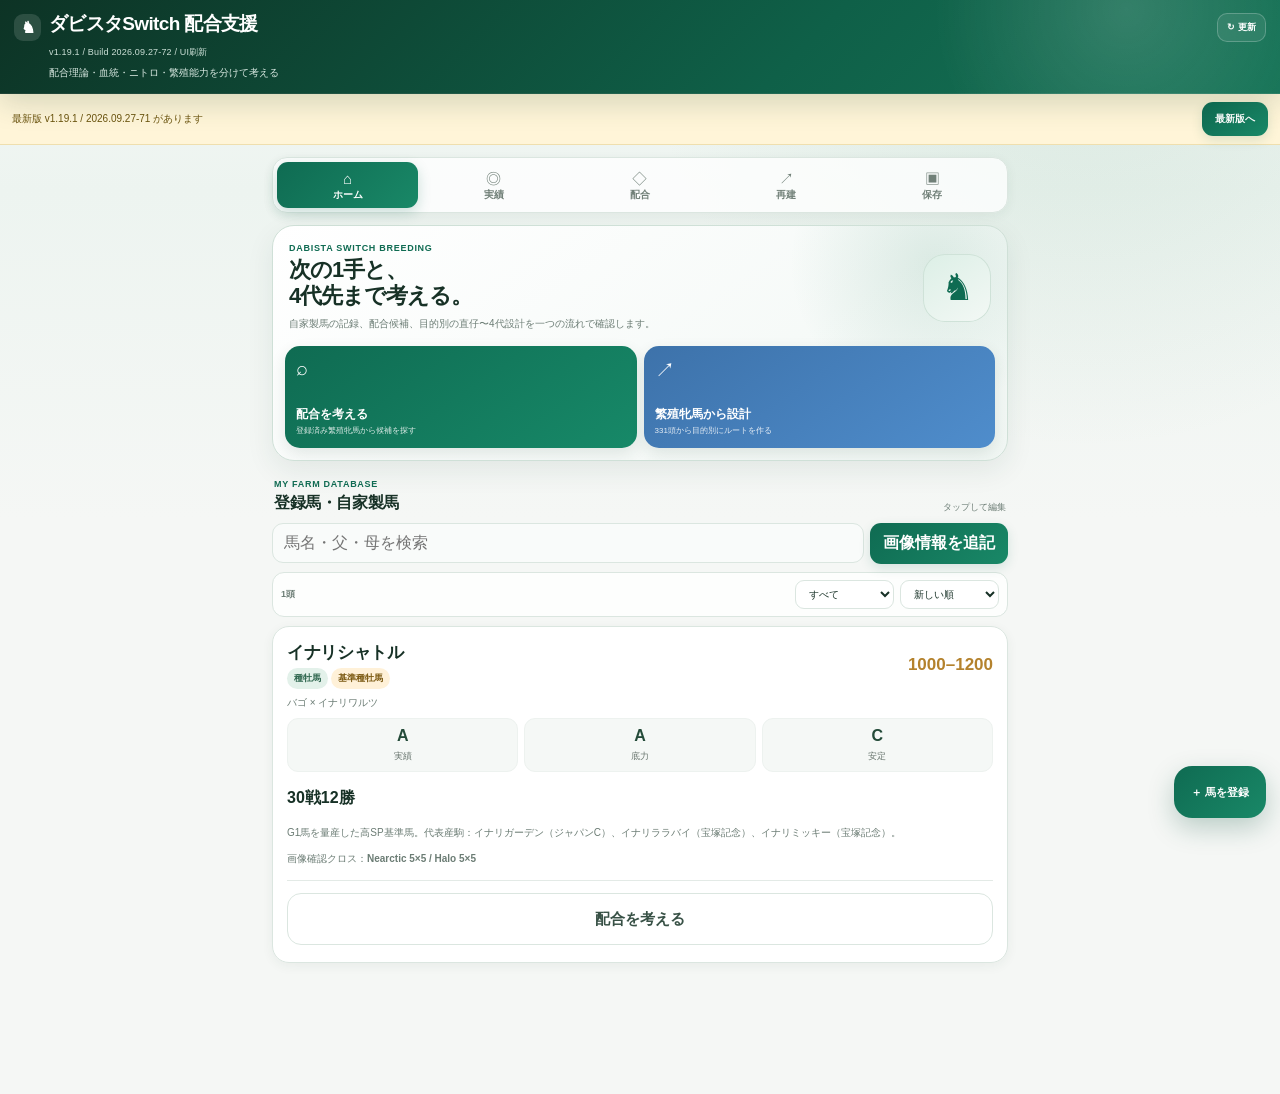
==== commit 905fc11c: "build: refresh asset cache keys for Build72" ====
--- a/index.html
+++ b/index.html
@@ -1 +1 @@
-<!doctype html><html lang="ja"><head><meta charset="utf-8"><meta name="viewport" content="width=device-width,initial-scale=1,viewport-fit=cover"><meta name="theme-color" content="#10261c"><title>ダビスタSwitch 牧場DB</title><link rel="stylesheet" href="styles.css?v=1.19.1-b71"><link rel="stylesheet" href="ui-refresh.css?v=1.19.1-b71"></head><body><header><div class="headrow"><div><h1>ダビスタSwitch 牧場DB</h1><div class="ver" id="ver"></div></div><div class="headbtns"><button class="headbtn" id="refreshBtn">↻ 更新</button></div></div><div class="sub">血統と実馬記録から、次の配合と育成を考える</div></header><div id="updatebar" class="updatebar"><span id="updateText"></span><button class="primary" id="applyUpdate">最新版へ</button></div><main class="wrap"><div class="tabs"><button class="tab on" data-tab="horses">馬DB</button><button class="tab" data-tab="races">印・距離</button><button class="tab" data-tab="breed">配合</button><button class="tab" data-tab="backup">保存</button></div><section id="horses"><div class="toolbar"><input id="search" placeholder="馬名・父・母を検索"><button class="primary" id="photoBtn">画像情報を追記</button><input id="photo" type="file" accept="image/*" multiple hidden></div><div id="horseList"></div></section><section id="races" class="hidden"><div class="card"><b>レース記録から出走時期を判断</b><p class="muted">年月・レース格・④⑤印の変化から、今月出すか待つかの参考にします。勝敗だけでは判断しません。</p><button class="primary" id="addRace">＋ レース結果を記録</button></div><div id="raceCards"></div></section><section id="breed" class="hidden"><div class="card"><h3 class="section-title">配合候補比較</h3><p class="muted">国内種牡馬マスタから目的別に並べます。面白・見事・完璧に加え、クロス、危険条件、凝った配合を血統データから判定します。能力順位は牧場内参考判定（非公式）です。</p><div class="breed-controls"><div class="field"><label>繁殖牝馬</label><select id="breedMare"><option value="">牝馬を選択</option></select></div><div class="field"><label>目的</label><select id="breedGoal"><option value="arc">凱旋門</option><option value="bc">BC</option><option value="rebuild">繁殖再建</option><option value="stallion">自家製種牡馬</option></select></div></div><input id="stallionSearch" class="breed-search" placeholder="種牡馬名で検索"><div id="breedNotice" class="notice">牝馬を選ぶと、牧場内血統に応じた注意表示を行います。</div></div><div id="breedCandidates"><div class="empty">種牡馬マスタを読み込み中…</div></div><div class="card"><h3 class="section-title">配合検討メモ</h3><textarea id="breedMemo" rows="8" style="width:100%" placeholder="凱旋門ライン／後継種牡馬ライン／血統再構築ライン"></textarea><div class="actions"><button class="primary" id="saveMemo">保存</button></div></div><div class="card"><div class="source-note">種牡馬・繁殖牝馬の基礎データ／15祖先／面白・見事用系統／凝った配合ペア：湯一路 Switch版ダビスタデータ。公式ルール判定と牧場内参考判定を分離して表示します。</div></div></section><section id="backup" class="hidden"><div class="card"><b>データ保存</b><p class="muted">バックアップJSONは復元用。診断JSONは不具合調査用です。</p><button class="primary" id="exportBtn">バックアップJSON</button> <button class="secondary" id="importBtn">読み込む</button> <button class="secondary" id="diagBtn">診断JSON</button><input id="importFile" type="file" accept="application/json" hidden></div></section></main><button class="fab" id="addBtn">＋</button><dialog id="horseDlg"><form class="form" id="horseForm"><h2>馬を登録</h2><input type="hidden" id="editId"><label>馬名</label><input id="name" required><div class="two"><div><label>性別</label><select id="sex"><option>牡</option><option>牝</option></select></div><div><label>世代・分類</label><input id="generation"></div></div><div class="two"><div><label>父</label><input id="sire"></div><div><label>母</label><input id="dam"></div></div><div class="two"><div><label>距離下限</label><input id="minD" type="number" step="100"></div><div><label>距離上限</label><input id="maxD" type="number" step="100"></div></div><div class="three"><div><label>実績</label><select id="record"><option>-</option><option>A</option><option>B</option><option>C</option></select></div><div><label>底力</label><select id="guts"><option>-</option><option>A</option><option>B</option><option>C</option></select></div><div><label>安定</label><select id="stable"><option>-</option><option>A</option><option>B</option><option>C</option></select></div></div><div class="two"><div><label>戦績</label><input id="starts"></div><div><label>主なG1</label><input id="g1"></div></div><label>評価・メモ</label><textarea id="note" rows="3"></textarea><div class="actions"><button type="button" class="secondary" onclick="horseDlg.close()">取消</button><button class="primary">保存</button></div></form></dialog><script src="growth-db.js?v=1.19.1-b71"></script><script src="growth-model.js?v=1.19.1-b71"></script><script src="growth-core.js?v=1.19.1-b71"></script><script src="horse-lifecycle.js?v=1.19.1-b71"></script><script src="app.js?v=1.19.1-b71"></script><script src="breeding-core.js?v=1.19.1-b71"></script><script src="breeding-engine.js?v=1.19.1-b71"></script><script src="v15.js?v=1.19.1-b71"></script><script src="v16.js?v=1.19.1-b71"></script><script src="v18.js?v=1.19.1-b71"></script><script src="sale-planner-core.js?v=1.19.1-b71"></script><script src="sale-recommendation-core.js?v=1.19.1-b71"></script><script src="breed-integration.js?v=1.19.1-b71"></script><script src="v22.js?v=1.19.1-b71"></script><script src="v24.js?v=1.19.1-b71"></script><script src="v25.js?v=1.19.1-b71"></script><script src="v26.js?v=1.19.1-b71"></script><script src="v27.js?v=1.19.1-b71"></script><script src="v28.js?v=1.19.1-b71"></script><script src="ui-refresh.js?v=1.19.1-b71"></script><script src="growth-ui.js?v=1.19.1-b71"></script></body></html>+<!doctype html><html lang="ja"><head><meta charset="utf-8"><meta name="viewport" content="width=device-width,initial-scale=1,viewport-fit=cover"><meta name="theme-color" content="#10261c"><title>ダビスタSwitch 牧場DB</title><link rel="stylesheet" href="styles.css?v=1.19.1-b72"><link rel="stylesheet" href="ui-refresh.css?v=1.19.1-b72"></head><body><header><div class="headrow"><div><h1>ダビスタSwitch 牧場DB</h1><div class="ver" id="ver"></div></div><div class="headbtns"><button class="headbtn" id="refreshBtn">↻ 更新</button></div></div><div class="sub">血統と実馬記録から、次の配合と育成を考える</div></header><div id="updatebar" class="updatebar"><span id="updateText"></span><button class="primary" id="applyUpdate">最新版へ</button></div><main class="wrap"><div class="tabs"><button class="tab on" data-tab="horses">馬DB</button><button class="tab" data-tab="races">印・距離</button><button class="tab" data-tab="breed">配合</button><button class="tab" data-tab="rebuild">再建</button><button class="tab" data-tab="backup">保存</button></div><section id="horses"><div class="toolbar"><input id="search" placeholder="馬名・父・母を検索"><button class="primary" id="photoBtn">画像情報を追記</button><input id="photo" type="file" accept="image/*" multiple hidden></div><div id="horseList"></div></section><section id="races" class="hidden"><div class="card"><b>レース記録から出走時期を判断</b><p class="muted">年月・レース格・④⑤印の変化から、今月出すか待つかの参考にします。勝敗だけでは判断しません。</p><button class="primary" id="addRace">＋ レース結果を記録</button></div><div id="raceCards"></div></section><section id="breed" class="hidden"><div class="card"><h3 class="section-title">配合候補比較</h3><p class="muted">国内種牡馬マスタから目的別に並べます。面白・見事・完璧に加え、クロス、危険条件、凝った配合を血統データから判定します。能力順位は牧場内参考判定（非公式）です。</p><div class="breed-controls"><div class="field"><label>繁殖牝馬</label><select id="breedMare"><option value="">牝馬を選択</option></select></div><div class="field"><label>目的</label><select id="breedGoal"><option value="arc">凱旋門</option><option value="bc">BC</option><option value="rebuild">繁殖再建</option><option value="stallion">自家製種牡馬</option></select></div></div><input id="stallionSearch" class="breed-search" placeholder="種牡馬名で検索"><div id="breedNotice" class="notice">牝馬を選ぶと、牧場内血統に応じた注意表示を行います。</div></div><div id="breedCandidates"><div class="empty">種牡馬マスタを読み込み中…</div></div><div class="card"><h3 class="section-title">配合検討メモ</h3><textarea id="breedMemo" rows="8" style="width:100%" placeholder="凱旋門ライン／後継種牡馬ライン／血統再構築ライン"></textarea><div class="actions"><button class="primary" id="saveMemo">保存</button></div></div><div class="card"><div class="source-note">種牡馬・繁殖牝馬の基礎データ／15祖先／面白・見事用系統／凝った配合ペア：湯一路 Switch版ダビスタデータ。公式ルール判定と牧場内参考判定を分離して表示します。</div></div></section><section id="rebuild" class="hidden"><div class="card"><h3 class="section-title">配合設計</h3><p class="muted">繁殖牝馬を選び、凱旋門賞・BC長期・繁殖再建・自家製種牡馬の目的別に直仔〜4代を診断します。</p></div></section><section id="backup" class="hidden"><div class="card"><b>データ保存</b><p class="muted">バックアップJSONは復元用。診断JSONは不具合調査用です。</p><button class="primary" id="exportBtn">バックアップJSON</button> <button class="secondary" id="importBtn">読み込む</button> <button class="secondary" id="diagBtn">診断JSON</button><input id="importFile" type="file" accept="application/json" hidden></div></section></main><button class="fab" id="addBtn">＋</button><dialog id="horseDlg"><form class="form" id="horseForm"><h2>馬を登録</h2><input type="hidden" id="editId"><label>馬名</label><input id="name" required><div class="two"><div><label>性別</label><select id="sex"><option>牡</option><option>牝</option></select></div><div><label>世代・分類</label><input id="generation"></div></div><div class="two"><div><label>父</label><input id="sire"></div><div><label>母</label><input id="dam"></div></div><div class="two"><div><label>距離下限</label><input id="minD" type="number" step="100"></div><div><label>距離上限</label><input id="maxD" type="number" step="100"></div></div><div class="three"><div><label>実績</label><select id="record"><option>-</option><option>A</option><option>B</option><option>C</option></select></div><div><label>底力</label><select id="guts"><option>-</option><option>A</option><option>B</option><option>C</option></select></div><div><label>安定</label><select id="stable"><option>-</option><option>A</option><option>B</option><option>C</option></select></div></div><div class="two"><div><label>戦績</label><input id="starts"></div><div><label>主なG1</label><input id="g1"></div></div><label>評価・メモ</label><textarea id="note" rows="3"></textarea><div class="actions"><button type="button" class="secondary" onclick="horseDlg.close()">取消</button><button class="primary">保存</button></div></form></dialog><script src="growth-db.js?v=1.19.1-b72"></script><script src="growth-model.js?v=1.19.1-b72"></script><script src="growth-core.js?v=1.19.1-b72"></script><script src="horse-lifecycle.js?v=1.19.1-b72"></script><script src="app.js?v=1.19.1-b72"></script><script src="breeding-core.js?v=1.19.1-b72"></script><script src="breeding-engine.js?v=1.19.1-b72"></script><script src="v15.js?v=1.19.1-b72"></script><script src="v16.js?v=1.19.1-b72"></script><script src="v18.js?v=1.19.1-b72"></script><script src="sale-planner-core.js?v=1.19.1-b72"></script><script src="sale-recommendation-core.js?v=1.19.1-b72"></script><script src="breed-integration.js?v=1.19.1-b72"></script><script src="v22.js?v=1.19.1-b72"></script><script src="v26.js?v=1.19.1-b72"></script><script src="v27.js?v=1.19.1-b72"></script><script src="v28.js?v=1.19.1-b72"></script><script src="ui-refresh.js?v=1.19.1-b72"></script><script src="growth-ui.js?v=1.19.1-b72"></script></body></html>
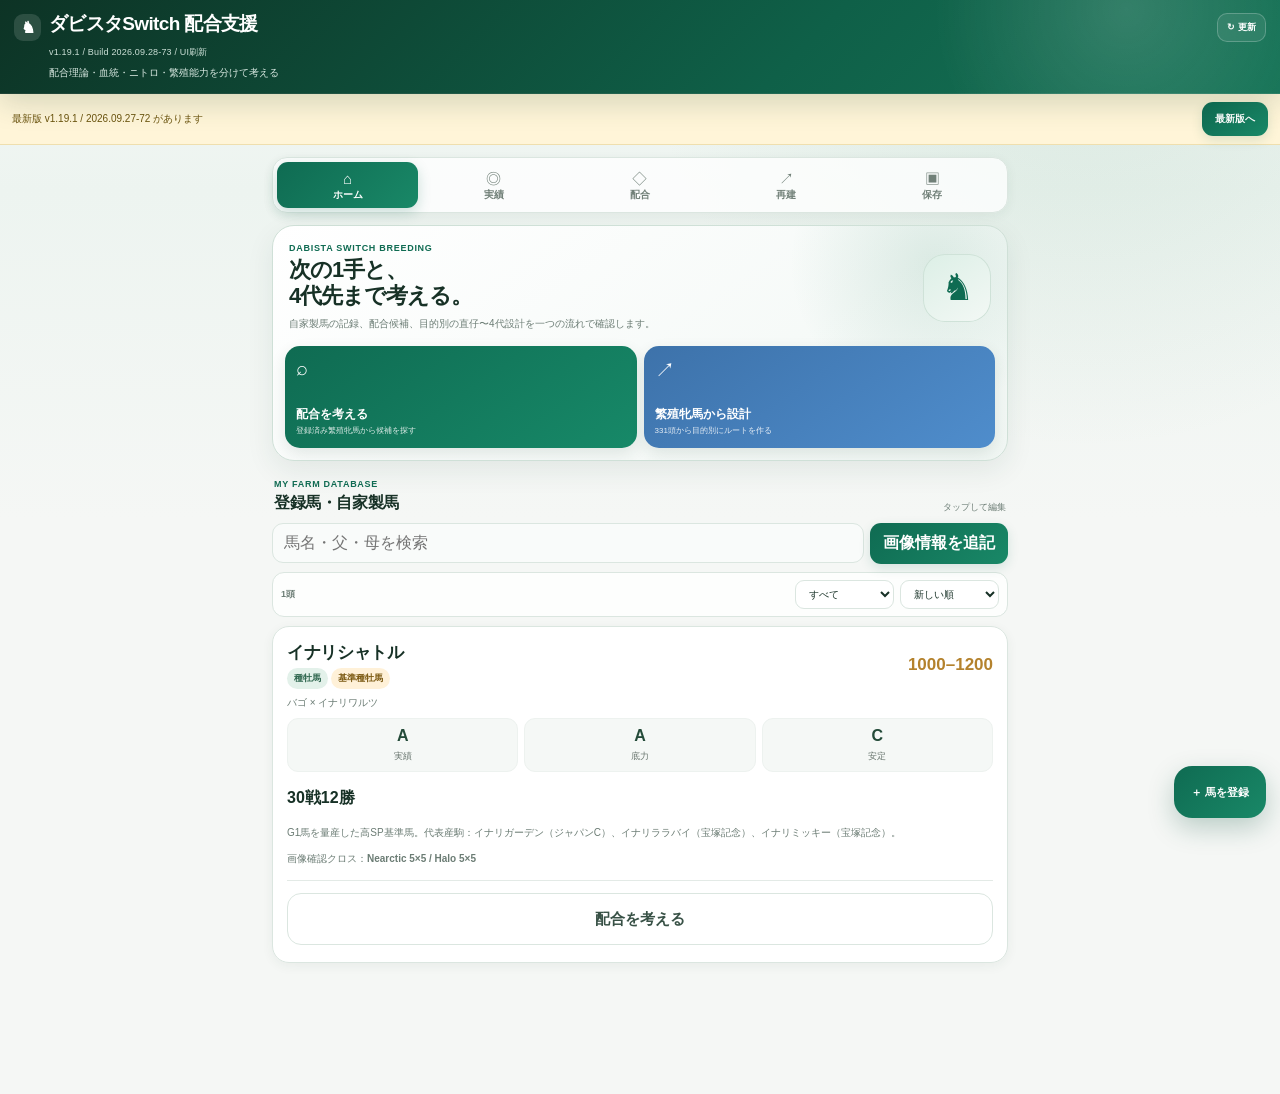
==== commit 74afa9e6: "build: advance factor UI fix to Build73" ====
--- a/index.html
+++ b/index.html
@@ -1 +1 @@
-<!doctype html><html lang="ja"><head><meta charset="utf-8"><meta name="viewport" content="width=device-width,initial-scale=1,viewport-fit=cover"><meta name="theme-color" content="#10261c"><title>ダビスタSwitch 牧場DB</title><link rel="stylesheet" href="styles.css?v=1.19.1-b72"><link rel="stylesheet" href="ui-refresh.css?v=1.19.1-b72"></head><body><header><div class="headrow"><div><h1>ダビスタSwitch 牧場DB</h1><div class="ver" id="ver"></div></div><div class="headbtns"><button class="headbtn" id="refreshBtn">↻ 更新</button></div></div><div class="sub">血統と実馬記録から、次の配合と育成を考える</div></header><div id="updatebar" class="updatebar"><span id="updateText"></span><button class="primary" id="applyUpdate">最新版へ</button></div><main class="wrap"><div class="tabs"><button class="tab on" data-tab="horses">馬DB</button><button class="tab" data-tab="races">印・距離</button><button class="tab" data-tab="breed">配合</button><button class="tab" data-tab="rebuild">再建</button><button class="tab" data-tab="backup">保存</button></div><section id="horses"><div class="toolbar"><input id="search" placeholder="馬名・父・母を検索"><button class="primary" id="photoBtn">画像情報を追記</button><input id="photo" type="file" accept="image/*" multiple hidden></div><div id="horseList"></div></section><section id="races" class="hidden"><div class="card"><b>レース記録から出走時期を判断</b><p class="muted">年月・レース格・④⑤印の変化から、今月出すか待つかの参考にします。勝敗だけでは判断しません。</p><button class="primary" id="addRace">＋ レース結果を記録</button></div><div id="raceCards"></div></section><section id="breed" class="hidden"><div class="card"><h3 class="section-title">配合候補比較</h3><p class="muted">国内種牡馬マスタから目的別に並べます。面白・見事・完璧に加え、クロス、危険条件、凝った配合を血統データから判定します。能力順位は牧場内参考判定（非公式）です。</p><div class="breed-controls"><div class="field"><label>繁殖牝馬</label><select id="breedMare"><option value="">牝馬を選択</option></select></div><div class="field"><label>目的</label><select id="breedGoal"><option value="arc">凱旋門</option><option value="bc">BC</option><option value="rebuild">繁殖再建</option><option value="stallion">自家製種牡馬</option></select></div></div><input id="stallionSearch" class="breed-search" placeholder="種牡馬名で検索"><div id="breedNotice" class="notice">牝馬を選ぶと、牧場内血統に応じた注意表示を行います。</div></div><div id="breedCandidates"><div class="empty">種牡馬マスタを読み込み中…</div></div><div class="card"><h3 class="section-title">配合検討メモ</h3><textarea id="breedMemo" rows="8" style="width:100%" placeholder="凱旋門ライン／後継種牡馬ライン／血統再構築ライン"></textarea><div class="actions"><button class="primary" id="saveMemo">保存</button></div></div><div class="card"><div class="source-note">種牡馬・繁殖牝馬の基礎データ／15祖先／面白・見事用系統／凝った配合ペア：湯一路 Switch版ダビスタデータ。公式ルール判定と牧場内参考判定を分離して表示します。</div></div></section><section id="rebuild" class="hidden"><div class="card"><h3 class="section-title">配合設計</h3><p class="muted">繁殖牝馬を選び、凱旋門賞・BC長期・繁殖再建・自家製種牡馬の目的別に直仔〜4代を診断します。</p></div></section><section id="backup" class="hidden"><div class="card"><b>データ保存</b><p class="muted">バックアップJSONは復元用。診断JSONは不具合調査用です。</p><button class="primary" id="exportBtn">バックアップJSON</button> <button class="secondary" id="importBtn">読み込む</button> <button class="secondary" id="diagBtn">診断JSON</button><input id="importFile" type="file" accept="application/json" hidden></div></section></main><button class="fab" id="addBtn">＋</button><dialog id="horseDlg"><form class="form" id="horseForm"><h2>馬を登録</h2><input type="hidden" id="editId"><label>馬名</label><input id="name" required><div class="two"><div><label>性別</label><select id="sex"><option>牡</option><option>牝</option></select></div><div><label>世代・分類</label><input id="generation"></div></div><div class="two"><div><label>父</label><input id="sire"></div><div><label>母</label><input id="dam"></div></div><div class="two"><div><label>距離下限</label><input id="minD" type="number" step="100"></div><div><label>距離上限</label><input id="maxD" type="number" step="100"></div></div><div class="three"><div><label>実績</label><select id="record"><option>-</option><option>A</option><option>B</option><option>C</option></select></div><div><label>底力</label><select id="guts"><option>-</option><option>A</option><option>B</option><option>C</option></select></div><div><label>安定</label><select id="stable"><option>-</option><option>A</option><option>B</option><option>C</option></select></div></div><div class="two"><div><label>戦績</label><input id="starts"></div><div><label>主なG1</label><input id="g1"></div></div><label>評価・メモ</label><textarea id="note" rows="3"></textarea><div class="actions"><button type="button" class="secondary" onclick="horseDlg.close()">取消</button><button class="primary">保存</button></div></form></dialog><script src="growth-db.js?v=1.19.1-b72"></script><script src="growth-model.js?v=1.19.1-b72"></script><script src="growth-core.js?v=1.19.1-b72"></script><script src="horse-lifecycle.js?v=1.19.1-b72"></script><script src="app.js?v=1.19.1-b72"></script><script src="breeding-core.js?v=1.19.1-b72"></script><script src="breeding-engine.js?v=1.19.1-b72"></script><script src="v15.js?v=1.19.1-b72"></script><script src="v16.js?v=1.19.1-b72"></script><script src="v18.js?v=1.19.1-b72"></script><script src="sale-planner-core.js?v=1.19.1-b72"></script><script src="sale-recommendation-core.js?v=1.19.1-b72"></script><script src="breed-integration.js?v=1.19.1-b72"></script><script src="v22.js?v=1.19.1-b72"></script><script src="v26.js?v=1.19.1-b72"></script><script src="v27.js?v=1.19.1-b72"></script><script src="v28.js?v=1.19.1-b72"></script><script src="ui-refresh.js?v=1.19.1-b72"></script><script src="growth-ui.js?v=1.19.1-b72"></script></body></html>+<!doctype html><html lang="ja"><head><meta charset="utf-8"><meta name="viewport" content="width=device-width,initial-scale=1,viewport-fit=cover"><meta name="theme-color" content="#10261c"><title>ダビスタSwitch 牧場DB</title><link rel="stylesheet" href="styles.css?v=1.19.1-b73"><link rel="stylesheet" href="ui-refresh.css?v=1.19.1-b73"></head><body><header><div class="headrow"><div><h1>ダビスタSwitch 牧場DB</h1><div class="ver" id="ver"></div></div><div class="headbtns"><button class="headbtn" id="refreshBtn">↻ 更新</button></div></div><div class="sub">血統と実馬記録から、次の配合と育成を考える</div></header><div id="updatebar" class="updatebar"><span id="updateText"></span><button class="primary" id="applyUpdate">最新版へ</button></div><main class="wrap"><div class="tabs"><button class="tab on" data-tab="horses">馬DB</button><button class="tab" data-tab="races">印・距離</button><button class="tab" data-tab="breed">配合</button><button class="tab" data-tab="rebuild">再建</button><button class="tab" data-tab="backup">保存</button></div><section id="horses"><div class="toolbar"><input id="search" placeholder="馬名・父・母を検索"><button class="primary" id="photoBtn">画像情報を追記</button><input id="photo" type="file" accept="image/*" multiple hidden></div><div id="horseList"></div></section><section id="races" class="hidden"><div class="card"><b>レース記録から出走時期を判断</b><p class="muted">年月・レース格・④⑤印の変化から、今月出すか待つかの参考にします。勝敗だけでは判断しません。</p><button class="primary" id="addRace">＋ レース結果を記録</button></div><div id="raceCards"></div></section><section id="breed" class="hidden"><div class="card"><h3 class="section-title">配合候補比較</h3><p class="muted">国内種牡馬マスタから目的別に並べます。面白・見事・完璧に加え、クロス、危険条件、凝った配合を血統データから判定します。能力順位は牧場内参考判定（非公式）です。</p><div class="breed-controls"><div class="field"><label>繁殖牝馬</label><select id="breedMare"><option value="">牝馬を選択</option></select></div><div class="field"><label>目的</label><select id="breedGoal"><option value="arc">凱旋門</option><option value="bc">BC</option><option value="rebuild">繁殖再建</option><option value="stallion">自家製種牡馬</option></select></div></div><input id="stallionSearch" class="breed-search" placeholder="種牡馬名で検索"><div id="breedNotice" class="notice">牝馬を選ぶと、牧場内血統に応じた注意表示を行います。</div></div><div id="breedCandidates"><div class="empty">種牡馬マスタを読み込み中…</div></div><div class="card"><h3 class="section-title">配合検討メモ</h3><textarea id="breedMemo" rows="8" style="width:100%" placeholder="凱旋門ライン／後継種牡馬ライン／血統再構築ライン"></textarea><div class="actions"><button class="primary" id="saveMemo">保存</button></div></div><div class="card"><div class="source-note">種牡馬・繁殖牝馬の基礎データ／15祖先／面白・見事用系統／凝った配合ペア：湯一路 Switch版ダビスタデータ。公式ルール判定と牧場内参考判定を分離して表示します。</div></div></section><section id="rebuild" class="hidden"><div class="card"><h3 class="section-title">配合設計</h3><p class="muted">繁殖牝馬を選び、凱旋門賞・BC長期・繁殖再建・自家製種牡馬の目的別に直仔〜4代を診断します。</p></div></section><section id="backup" class="hidden"><div class="card"><b>データ保存</b><p class="muted">バックアップJSONは復元用。診断JSONは不具合調査用です。</p><button class="primary" id="exportBtn">バックアップJSON</button> <button class="secondary" id="importBtn">読み込む</button> <button class="secondary" id="diagBtn">診断JSON</button><input id="importFile" type="file" accept="application/json" hidden></div></section></main><button class="fab" id="addBtn">＋</button><dialog id="horseDlg"><form class="form" id="horseForm"><h2>馬を登録</h2><input type="hidden" id="editId"><label>馬名</label><input id="name" required><div class="two"><div><label>性別</label><select id="sex"><option>牡</option><option>牝</option></select></div><div><label>世代・分類</label><input id="generation"></div></div><div class="two"><div><label>父</label><input id="sire"></div><div><label>母</label><input id="dam"></div></div><div class="two"><div><label>距離下限</label><input id="minD" type="number" step="100"></div><div><label>距離上限</label><input id="maxD" type="number" step="100"></div></div><div class="three"><div><label>実績</label><select id="record"><option>-</option><option>A</option><option>B</option><option>C</option></select></div><div><label>底力</label><select id="guts"><option>-</option><option>A</option><option>B</option><option>C</option></select></div><div><label>安定</label><select id="stable"><option>-</option><option>A</option><option>B</option><option>C</option></select></div></div><div class="two"><div><label>戦績</label><input id="starts"></div><div><label>主なG1</label><input id="g1"></div></div><label>評価・メモ</label><textarea id="note" rows="3"></textarea><div class="actions"><button type="button" class="secondary" onclick="horseDlg.close()">取消</button><button class="primary">保存</button></div></form></dialog><script src="growth-db.js?v=1.19.1-b73"></script><script src="growth-model.js?v=1.19.1-b73"></script><script src="growth-core.js?v=1.19.1-b73"></script><script src="horse-lifecycle.js?v=1.19.1-b73"></script><script src="app.js?v=1.19.1-b73"></script><script src="breeding-core.js?v=1.19.1-b73"></script><script src="breeding-engine.js?v=1.19.1-b73"></script><script src="v15.js?v=1.19.1-b73"></script><script src="v16.js?v=1.19.1-b73"></script><script src="v18.js?v=1.19.1-b73"></script><script src="sale-planner-core.js?v=1.19.1-b73"></script><script src="sale-recommendation-core.js?v=1.19.1-b73"></script><script src="breed-integration.js?v=1.19.1-b73"></script><script src="v22.js?v=1.19.1-b73"></script><script src="v26.js?v=1.19.1-b73"></script><script src="v27.js?v=1.19.1-b73"></script><script src="v28.js?v=1.19.1-b73"></script><script src="ui-refresh.js?v=1.19.1-b73"></script><script src="growth-ui.js?v=1.19.1-b73"></script></body></html>
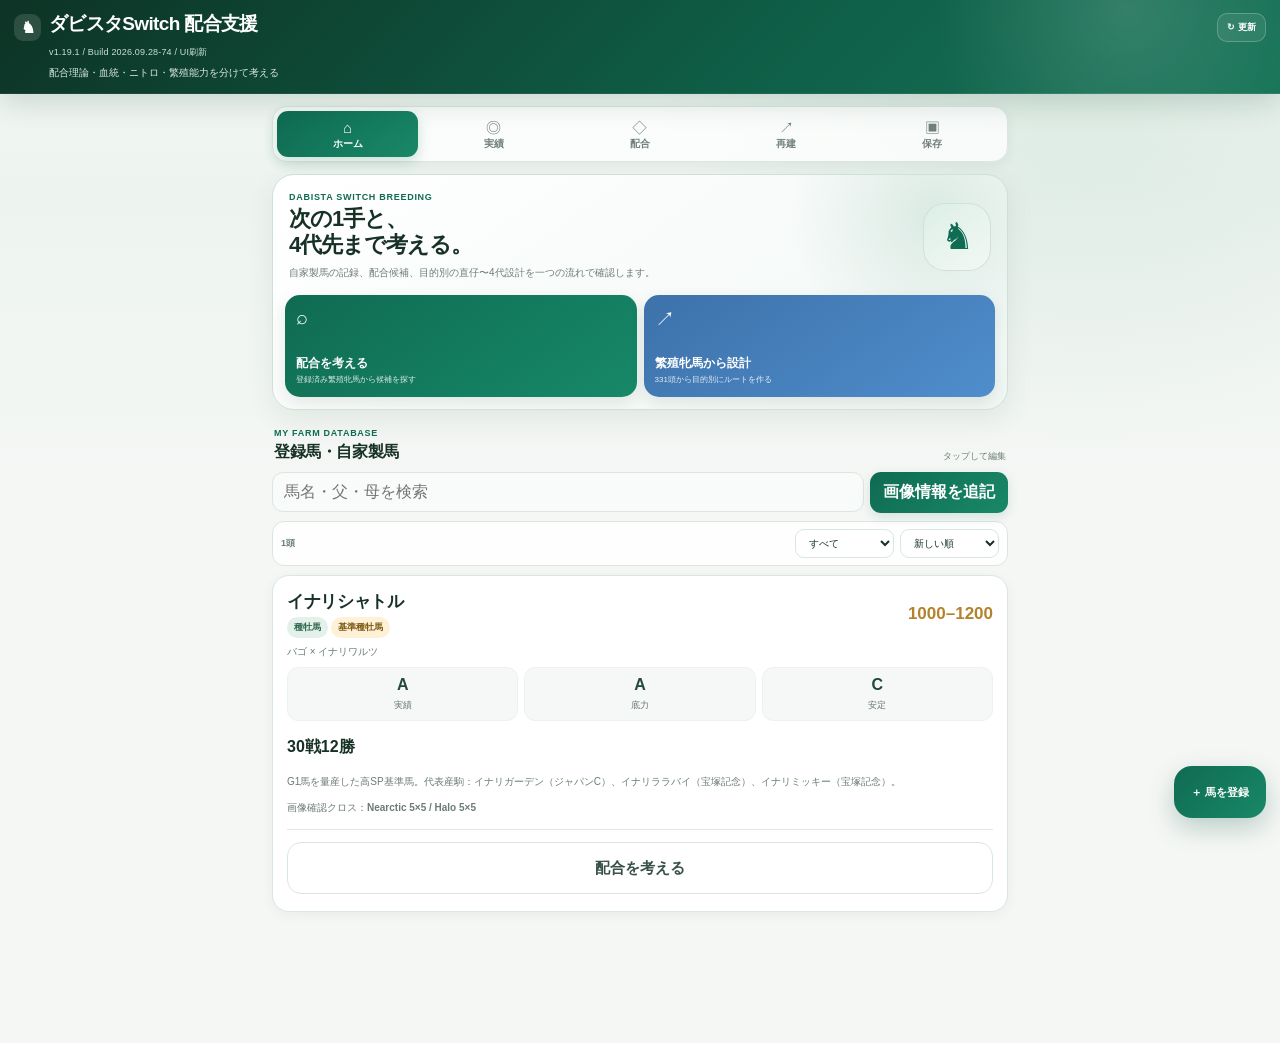
==== commit e8182a0d: "build: Build74 candidate-comparison UI refinement" ====
--- a/index.html
+++ b/index.html
@@ -1 +1 @@
-<!doctype html><html lang="ja"><head><meta charset="utf-8"><meta name="viewport" content="width=device-width,initial-scale=1,viewport-fit=cover"><meta name="theme-color" content="#10261c"><title>ダビスタSwitch 牧場DB</title><link rel="stylesheet" href="styles.css?v=1.19.1-b73"><link rel="stylesheet" href="ui-refresh.css?v=1.19.1-b73"></head><body><header><div class="headrow"><div><h1>ダビスタSwitch 牧場DB</h1><div class="ver" id="ver"></div></div><div class="headbtns"><button class="headbtn" id="refreshBtn">↻ 更新</button></div></div><div class="sub">血統と実馬記録から、次の配合と育成を考える</div></header><div id="updatebar" class="updatebar"><span id="updateText"></span><button class="primary" id="applyUpdate">最新版へ</button></div><main class="wrap"><div class="tabs"><button class="tab on" data-tab="horses">馬DB</button><button class="tab" data-tab="races">印・距離</button><button class="tab" data-tab="breed">配合</button><button class="tab" data-tab="rebuild">再建</button><button class="tab" data-tab="backup">保存</button></div><section id="horses"><div class="toolbar"><input id="search" placeholder="馬名・父・母を検索"><button class="primary" id="photoBtn">画像情報を追記</button><input id="photo" type="file" accept="image/*" multiple hidden></div><div id="horseList"></div></section><section id="races" class="hidden"><div class="card"><b>レース記録から出走時期を判断</b><p class="muted">年月・レース格・④⑤印の変化から、今月出すか待つかの参考にします。勝敗だけでは判断しません。</p><button class="primary" id="addRace">＋ レース結果を記録</button></div><div id="raceCards"></div></section><section id="breed" class="hidden"><div class="card"><h3 class="section-title">配合候補比較</h3><p class="muted">国内種牡馬マスタから目的別に並べます。面白・見事・完璧に加え、クロス、危険条件、凝った配合を血統データから判定します。能力順位は牧場内参考判定（非公式）です。</p><div class="breed-controls"><div class="field"><label>繁殖牝馬</label><select id="breedMare"><option value="">牝馬を選択</option></select></div><div class="field"><label>目的</label><select id="breedGoal"><option value="arc">凱旋門</option><option value="bc">BC</option><option value="rebuild">繁殖再建</option><option value="stallion">自家製種牡馬</option></select></div></div><input id="stallionSearch" class="breed-search" placeholder="種牡馬名で検索"><div id="breedNotice" class="notice">牝馬を選ぶと、牧場内血統に応じた注意表示を行います。</div></div><div id="breedCandidates"><div class="empty">種牡馬マスタを読み込み中…</div></div><div class="card"><h3 class="section-title">配合検討メモ</h3><textarea id="breedMemo" rows="8" style="width:100%" placeholder="凱旋門ライン／後継種牡馬ライン／血統再構築ライン"></textarea><div class="actions"><button class="primary" id="saveMemo">保存</button></div></div><div class="card"><div class="source-note">種牡馬・繁殖牝馬の基礎データ／15祖先／面白・見事用系統／凝った配合ペア：湯一路 Switch版ダビスタデータ。公式ルール判定と牧場内参考判定を分離して表示します。</div></div></section><section id="rebuild" class="hidden"><div class="card"><h3 class="section-title">配合設計</h3><p class="muted">繁殖牝馬を選び、凱旋門賞・BC長期・繁殖再建・自家製種牡馬の目的別に直仔〜4代を診断します。</p></div></section><section id="backup" class="hidden"><div class="card"><b>データ保存</b><p class="muted">バックアップJSONは復元用。診断JSONは不具合調査用です。</p><button class="primary" id="exportBtn">バックアップJSON</button> <button class="secondary" id="importBtn">読み込む</button> <button class="secondary" id="diagBtn">診断JSON</button><input id="importFile" type="file" accept="application/json" hidden></div></section></main><button class="fab" id="addBtn">＋</button><dialog id="horseDlg"><form class="form" id="horseForm"><h2>馬を登録</h2><input type="hidden" id="editId"><label>馬名</label><input id="name" required><div class="two"><div><label>性別</label><select id="sex"><option>牡</option><option>牝</option></select></div><div><label>世代・分類</label><input id="generation"></div></div><div class="two"><div><label>父</label><input id="sire"></div><div><label>母</label><input id="dam"></div></div><div class="two"><div><label>距離下限</label><input id="minD" type="number" step="100"></div><div><label>距離上限</label><input id="maxD" type="number" step="100"></div></div><div class="three"><div><label>実績</label><select id="record"><option>-</option><option>A</option><option>B</option><option>C</option></select></div><div><label>底力</label><select id="guts"><option>-</option><option>A</option><option>B</option><option>C</option></select></div><div><label>安定</label><select id="stable"><option>-</option><option>A</option><option>B</option><option>C</option></select></div></div><div class="two"><div><label>戦績</label><input id="starts"></div><div><label>主なG1</label><input id="g1"></div></div><label>評価・メモ</label><textarea id="note" rows="3"></textarea><div class="actions"><button type="button" class="secondary" onclick="horseDlg.close()">取消</button><button class="primary">保存</button></div></form></dialog><script src="growth-db.js?v=1.19.1-b73"></script><script src="growth-model.js?v=1.19.1-b73"></script><script src="growth-core.js?v=1.19.1-b73"></script><script src="horse-lifecycle.js?v=1.19.1-b73"></script><script src="app.js?v=1.19.1-b73"></script><script src="breeding-core.js?v=1.19.1-b73"></script><script src="breeding-engine.js?v=1.19.1-b73"></script><script src="v15.js?v=1.19.1-b73"></script><script src="v16.js?v=1.19.1-b73"></script><script src="v18.js?v=1.19.1-b73"></script><script src="sale-planner-core.js?v=1.19.1-b73"></script><script src="sale-recommendation-core.js?v=1.19.1-b73"></script><script src="breed-integration.js?v=1.19.1-b73"></script><script src="v22.js?v=1.19.1-b73"></script><script src="v26.js?v=1.19.1-b73"></script><script src="v27.js?v=1.19.1-b73"></script><script src="v28.js?v=1.19.1-b73"></script><script src="ui-refresh.js?v=1.19.1-b73"></script><script src="growth-ui.js?v=1.19.1-b73"></script></body></html>+<!doctype html><html lang="ja"><head><meta charset="utf-8"><meta name="viewport" content="width=device-width,initial-scale=1,viewport-fit=cover"><meta name="theme-color" content="#10261c"><title>ダビスタSwitch 牧場DB</title><link rel="stylesheet" href="styles.css?v=1.19.1-b74"><link rel="stylesheet" href="ui-refresh.css?v=1.19.1-b74"></head><body><header><div class="headrow"><div><h1>ダビスタSwitch 牧場DB</h1><div class="ver" id="ver"></div></div><div class="headbtns"><button class="headbtn" id="refreshBtn">↻ 更新</button></div></div><div class="sub">血統と実馬記録から、次の配合と育成を考える</div></header><div id="updatebar" class="updatebar"><span id="updateText"></span><button class="primary" id="applyUpdate">最新版へ</button></div><main class="wrap"><div class="tabs"><button class="tab on" data-tab="horses">馬DB</button><button class="tab" data-tab="races">印・距離</button><button class="tab" data-tab="breed">配合</button><button class="tab" data-tab="rebuild">再建</button><button class="tab" data-tab="backup">保存</button></div><section id="horses"><div class="toolbar"><input id="search" placeholder="馬名・父・母を検索"><button class="primary" id="photoBtn">画像情報を追記</button><input id="photo" type="file" accept="image/*" multiple hidden></div><div id="horseList"></div></section><section id="races" class="hidden"><div class="card"><b>レース記録から出走時期を判断</b><p class="muted">年月・レース格・④⑤印の変化から、今月出すか待つかの参考にします。勝敗だけでは判断しません。</p><button class="primary" id="addRace">＋ レース結果を記録</button></div><div id="raceCards"></div></section><section id="breed" class="hidden"><div class="card"><h3 class="section-title">配合候補比較</h3><p class="muted">国内種牡馬マスタから目的別に並べます。面白・見事・完璧に加え、クロス、危険条件、凝った配合を血統データから判定します。能力順位は牧場内参考判定（非公式）です。</p><div class="breed-controls"><div class="field"><label>繁殖牝馬</label><select id="breedMare"><option value="">牝馬を選択</option></select></div><div class="field"><label>目的</label><select id="breedGoal"><option value="arc">凱旋門</option><option value="bc">BC</option><option value="rebuild">繁殖再建</option><option value="stallion">自家製種牡馬</option></select></div></div><input id="stallionSearch" class="breed-search" placeholder="種牡馬名で検索"><div id="breedNotice" class="notice">牝馬を選ぶと、牧場内血統に応じた注意表示を行います。</div></div><div id="breedCandidates"><div class="empty">種牡馬マスタを読み込み中…</div></div><div class="card"><h3 class="section-title">配合検討メモ</h3><textarea id="breedMemo" rows="8" style="width:100%" placeholder="凱旋門ライン／後継種牡馬ライン／血統再構築ライン"></textarea><div class="actions"><button class="primary" id="saveMemo">保存</button></div></div><div class="card"><div class="source-note">種牡馬・繁殖牝馬の基礎データ／15祖先／面白・見事用系統／凝った配合ペア：湯一路 Switch版ダビスタデータ。公式ルール判定と牧場内参考判定を分離して表示します。</div></div></section><section id="rebuild" class="hidden"><div class="card"><h3 class="section-title">配合設計</h3><p class="muted">繁殖牝馬を選び、凱旋門賞・BC長期・繁殖再建・自家製種牡馬の目的別に直仔〜4代を診断します。</p></div></section><section id="backup" class="hidden"><div class="card"><b>データ保存</b><p class="muted">バックアップJSONは復元用。診断JSONは不具合調査用です。</p><button class="primary" id="exportBtn">バックアップJSON</button> <button class="secondary" id="importBtn">読み込む</button> <button class="secondary" id="diagBtn">診断JSON</button><input id="importFile" type="file" accept="application/json" hidden></div></section></main><button class="fab" id="addBtn">＋</button><dialog id="horseDlg"><form class="form" id="horseForm"><h2>馬を登録</h2><input type="hidden" id="editId"><label>馬名</label><input id="name" required><div class="two"><div><label>性別</label><select id="sex"><option>牡</option><option>牝</option></select></div><div><label>世代・分類</label><input id="generation"></div></div><div class="two"><div><label>父</label><input id="sire"></div><div><label>母</label><input id="dam"></div></div><div class="two"><div><label>距離下限</label><input id="minD" type="number" step="100"></div><div><label>距離上限</label><input id="maxD" type="number" step="100"></div></div><div class="three"><div><label>実績</label><select id="record"><option>-</option><option>A</option><option>B</option><option>C</option></select></div><div><label>底力</label><select id="guts"><option>-</option><option>A</option><option>B</option><option>C</option></select></div><div><label>安定</label><select id="stable"><option>-</option><option>A</option><option>B</option><option>C</option></select></div></div><div class="two"><div><label>戦績</label><input id="starts"></div><div><label>主なG1</label><input id="g1"></div></div><label>評価・メモ</label><textarea id="note" rows="3"></textarea><div class="actions"><button type="button" class="secondary" onclick="horseDlg.close()">取消</button><button class="primary">保存</button></div></form></dialog><script src="growth-db.js?v=1.19.1-b74"></script><script src="growth-model.js?v=1.19.1-b74"></script><script src="growth-core.js?v=1.19.1-b74"></script><script src="horse-lifecycle.js?v=1.19.1-b74"></script><script src="app.js?v=1.19.1-b74"></script><script src="breeding-core.js?v=1.19.1-b74"></script><script src="breeding-engine.js?v=1.19.1-b74"></script><script src="v15.js?v=1.19.1-b74"></script><script src="v16.js?v=1.19.1-b74"></script><script src="v18.js?v=1.19.1-b74"></script><script src="sale-planner-core.js?v=1.19.1-b74"></script><script src="sale-recommendation-core.js?v=1.19.1-b74"></script><script src="breed-integration.js?v=1.19.1-b74"></script><script src="v22.js?v=1.19.1-b74"></script><script src="v26.js?v=1.19.1-b74"></script><script src="v27.js?v=1.19.1-b74"></script><script src="v28.js?v=1.19.1-b74"></script><script src="ui-refresh.js?v=1.19.1-b74"></script><script src="growth-ui.js?v=1.19.1-b74"></script></body></html>
--- a/ui-refresh.css
+++ b/ui-refresh.css
@@ -374,6 +374,8 @@
 body.ui-refresh .breed-cue-badge{font-size:10px!important}
 body.ui-refresh .breed-cue-headline{font-size:13px!important}
 body.ui-refresh .breed-reason-chip{font-size:9px!important;padding:4px 7px!important}
+body.ui-refresh .candidate-compare-note{margin-top:8px;padding:6px 8px;border-radius:9px;background:#edf3f0;color:#617169;font-size:9px;line-height:1.4}
+body.ui-refresh .candidate-compare-note b{color:#31584a}
 body.ui-refresh .candidate-block{margin-top:8px}
 body.ui-refresh .candidate-block>small{display:block;margin-bottom:4px;color:#6a7a72;font-size:8px;font-weight:900;letter-spacing:.02em}
 body.ui-refresh .candidate-chip-row{display:flex;flex-wrap:wrap;gap:5px}
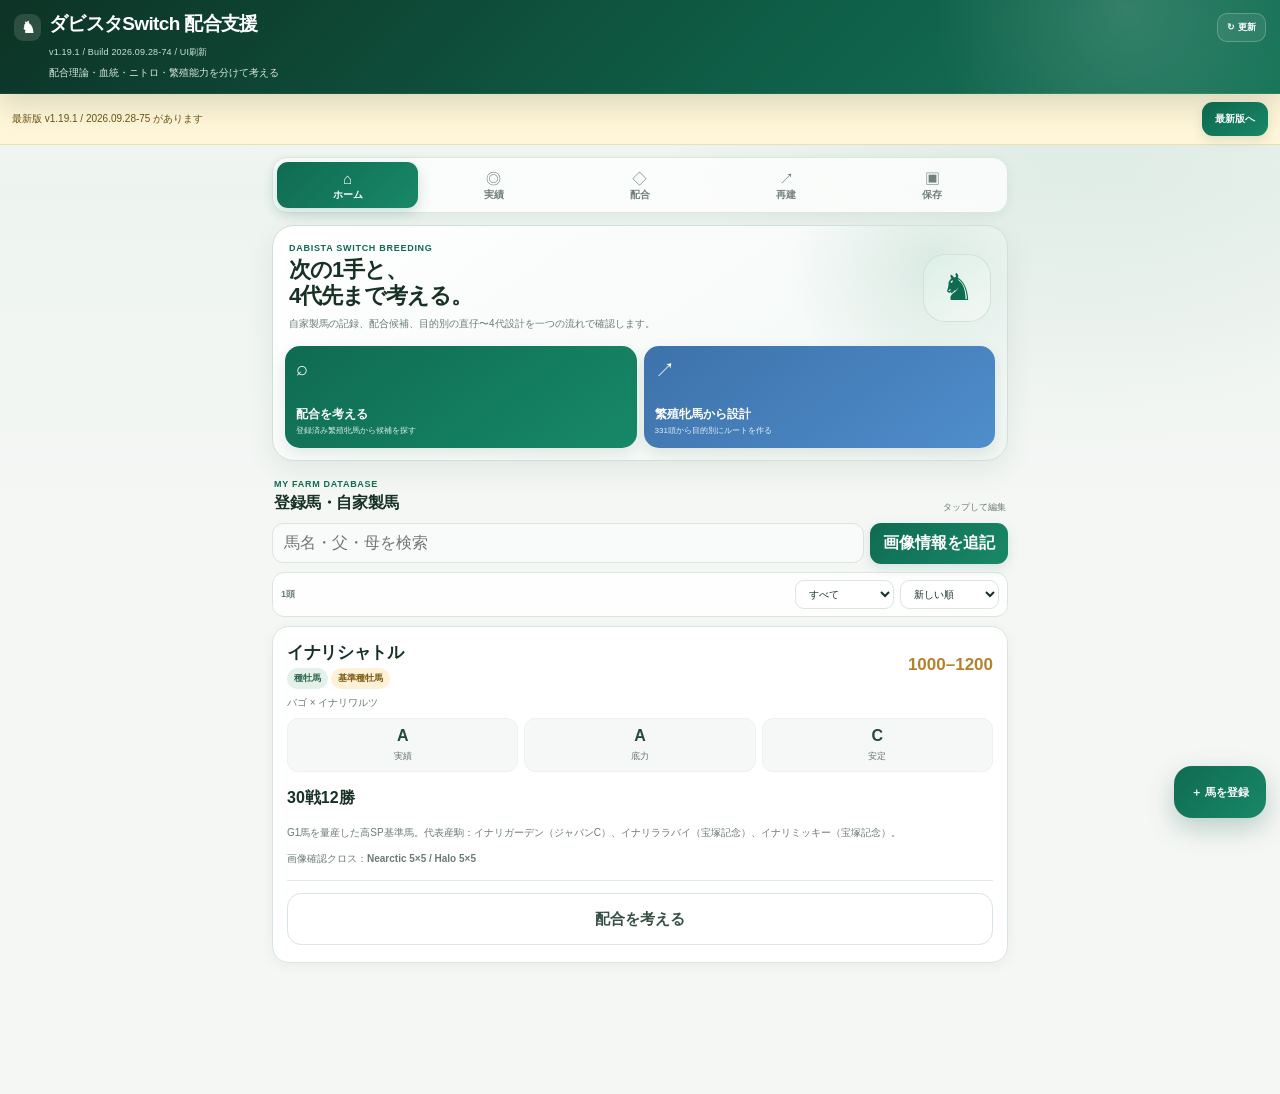
==== commit 0f47536a: "ui: improve Build75 candidate readability" ====
--- a/index.html
+++ b/index.html
@@ -1 +1 @@
-<!doctype html><html lang="ja"><head><meta charset="utf-8"><meta name="viewport" content="width=device-width,initial-scale=1,viewport-fit=cover"><meta name="theme-color" content="#10261c"><title>ダビスタSwitch 牧場DB</title><link rel="stylesheet" href="styles.css?v=1.19.1-b74"><link rel="stylesheet" href="ui-refresh.css?v=1.19.1-b74"></head><body><header><div class="headrow"><div><h1>ダビスタSwitch 牧場DB</h1><div class="ver" id="ver"></div></div><div class="headbtns"><button class="headbtn" id="refreshBtn">↻ 更新</button></div></div><div class="sub">血統と実馬記録から、次の配合と育成を考える</div></header><div id="updatebar" class="updatebar"><span id="updateText"></span><button class="primary" id="applyUpdate">最新版へ</button></div><main class="wrap"><div class="tabs"><button class="tab on" data-tab="horses">馬DB</button><button class="tab" data-tab="races">印・距離</button><button class="tab" data-tab="breed">配合</button><button class="tab" data-tab="rebuild">再建</button><button class="tab" data-tab="backup">保存</button></div><section id="horses"><div class="toolbar"><input id="search" placeholder="馬名・父・母を検索"><button class="primary" id="photoBtn">画像情報を追記</button><input id="photo" type="file" accept="image/*" multiple hidden></div><div id="horseList"></div></section><section id="races" class="hidden"><div class="card"><b>レース記録から出走時期を判断</b><p class="muted">年月・レース格・④⑤印の変化から、今月出すか待つかの参考にします。勝敗だけでは判断しません。</p><button class="primary" id="addRace">＋ レース結果を記録</button></div><div id="raceCards"></div></section><section id="breed" class="hidden"><div class="card"><h3 class="section-title">配合候補比較</h3><p class="muted">国内種牡馬マスタから目的別に並べます。面白・見事・完璧に加え、クロス、危険条件、凝った配合を血統データから判定します。能力順位は牧場内参考判定（非公式）です。</p><div class="breed-controls"><div class="field"><label>繁殖牝馬</label><select id="breedMare"><option value="">牝馬を選択</option></select></div><div class="field"><label>目的</label><select id="breedGoal"><option value="arc">凱旋門</option><option value="bc">BC</option><option value="rebuild">繁殖再建</option><option value="stallion">自家製種牡馬</option></select></div></div><input id="stallionSearch" class="breed-search" placeholder="種牡馬名で検索"><div id="breedNotice" class="notice">牝馬を選ぶと、牧場内血統に応じた注意表示を行います。</div></div><div id="breedCandidates"><div class="empty">種牡馬マスタを読み込み中…</div></div><div class="card"><h3 class="section-title">配合検討メモ</h3><textarea id="breedMemo" rows="8" style="width:100%" placeholder="凱旋門ライン／後継種牡馬ライン／血統再構築ライン"></textarea><div class="actions"><button class="primary" id="saveMemo">保存</button></div></div><div class="card"><div class="source-note">種牡馬・繁殖牝馬の基礎データ／15祖先／面白・見事用系統／凝った配合ペア：湯一路 Switch版ダビスタデータ。公式ルール判定と牧場内参考判定を分離して表示します。</div></div></section><section id="rebuild" class="hidden"><div class="card"><h3 class="section-title">配合設計</h3><p class="muted">繁殖牝馬を選び、凱旋門賞・BC長期・繁殖再建・自家製種牡馬の目的別に直仔〜4代を診断します。</p></div></section><section id="backup" class="hidden"><div class="card"><b>データ保存</b><p class="muted">バックアップJSONは復元用。診断JSONは不具合調査用です。</p><button class="primary" id="exportBtn">バックアップJSON</button> <button class="secondary" id="importBtn">読み込む</button> <button class="secondary" id="diagBtn">診断JSON</button><input id="importFile" type="file" accept="application/json" hidden></div></section></main><button class="fab" id="addBtn">＋</button><dialog id="horseDlg"><form class="form" id="horseForm"><h2>馬を登録</h2><input type="hidden" id="editId"><label>馬名</label><input id="name" required><div class="two"><div><label>性別</label><select id="sex"><option>牡</option><option>牝</option></select></div><div><label>世代・分類</label><input id="generation"></div></div><div class="two"><div><label>父</label><input id="sire"></div><div><label>母</label><input id="dam"></div></div><div class="two"><div><label>距離下限</label><input id="minD" type="number" step="100"></div><div><label>距離上限</label><input id="maxD" type="number" step="100"></div></div><div class="three"><div><label>実績</label><select id="record"><option>-</option><option>A</option><option>B</option><option>C</option></select></div><div><label>底力</label><select id="guts"><option>-</option><option>A</option><option>B</option><option>C</option></select></div><div><label>安定</label><select id="stable"><option>-</option><option>A</option><option>B</option><option>C</option></select></div></div><div class="two"><div><label>戦績</label><input id="starts"></div><div><label>主なG1</label><input id="g1"></div></div><label>評価・メモ</label><textarea id="note" rows="3"></textarea><div class="actions"><button type="button" class="secondary" onclick="horseDlg.close()">取消</button><button class="primary">保存</button></div></form></dialog><script src="growth-db.js?v=1.19.1-b74"></script><script src="growth-model.js?v=1.19.1-b74"></script><script src="growth-core.js?v=1.19.1-b74"></script><script src="horse-lifecycle.js?v=1.19.1-b74"></script><script src="app.js?v=1.19.1-b74"></script><script src="breeding-core.js?v=1.19.1-b74"></script><script src="breeding-engine.js?v=1.19.1-b74"></script><script src="v15.js?v=1.19.1-b74"></script><script src="v16.js?v=1.19.1-b74"></script><script src="v18.js?v=1.19.1-b74"></script><script src="sale-planner-core.js?v=1.19.1-b74"></script><script src="sale-recommendation-core.js?v=1.19.1-b74"></script><script src="breed-integration.js?v=1.19.1-b74"></script><script src="v22.js?v=1.19.1-b74"></script><script src="v26.js?v=1.19.1-b74"></script><script src="v27.js?v=1.19.1-b74"></script><script src="v28.js?v=1.19.1-b74"></script><script src="ui-refresh.js?v=1.19.1-b74"></script><script src="growth-ui.js?v=1.19.1-b74"></script></body></html>+<!doctype html><html lang="ja"><head><meta charset="utf-8"><meta name="viewport" content="width=device-width,initial-scale=1,viewport-fit=cover"><meta name="theme-color" content="#10261c"><title>ダビスタSwitch 牧場DB</title><link rel="stylesheet" href="styles.css?v=1.19.1-b75"><link rel="stylesheet" href="ui-refresh.css?v=1.19.1-b75"></head><body><header><div class="headrow"><div><h1>ダビスタSwitch 牧場DB</h1><div class="ver" id="ver"></div></div><div class="headbtns"><button class="headbtn" id="refreshBtn">↻ 更新</button></div></div><div class="sub">血統と実馬記録から、次の配合と育成を考える</div></header><div id="updatebar" class="updatebar"><span id="updateText"></span><button class="primary" id="applyUpdate">最新版へ</button></div><main class="wrap"><div class="tabs"><button class="tab on" data-tab="horses">馬DB</button><button class="tab" data-tab="races">印・距離</button><button class="tab" data-tab="breed">配合</button><button class="tab" data-tab="rebuild">再建</button><button class="tab" data-tab="backup">保存</button></div><section id="horses"><div class="toolbar"><input id="search" placeholder="馬名・父・母を検索"><button class="primary" id="photoBtn">画像情報を追記</button><input id="photo" type="file" accept="image/*" multiple hidden></div><div id="horseList"></div></section><section id="races" class="hidden"><div class="card"><b>レース記録から出走時期を判断</b><p class="muted">年月・レース格・④⑤印の変化から、今月出すか待つかの参考にします。勝敗だけでは判断しません。</p><button class="primary" id="addRace">＋ レース結果を記録</button></div><div id="raceCards"></div></section><section id="breed" class="hidden"><div class="card"><h3 class="section-title">配合候補比較</h3><p class="muted">国内種牡馬マスタから目的別に並べます。面白・見事・完璧に加え、クロス、危険条件、凝った配合を血統データから判定します。能力順位は牧場内参考判定（非公式）です。</p><div class="breed-controls"><div class="field"><label>繁殖牝馬</label><select id="breedMare"><option value="">牝馬を選択</option></select></div><div class="field"><label>目的</label><select id="breedGoal"><option value="arc">凱旋門</option><option value="bc">BC</option><option value="rebuild">繁殖再建</option><option value="stallion">自家製種牡馬</option></select></div></div><input id="stallionSearch" class="breed-search" placeholder="種牡馬名で検索"><div id="breedNotice" class="notice">牝馬を選ぶと、牧場内血統に応じた注意表示を行います。</div></div><div id="breedCandidates"><div class="empty">種牡馬マスタを読み込み中…</div></div><div class="card"><h3 class="section-title">配合検討メモ</h3><textarea id="breedMemo" rows="8" style="width:100%" placeholder="凱旋門ライン／後継種牡馬ライン／血統再構築ライン"></textarea><div class="actions"><button class="primary" id="saveMemo">保存</button></div></div><div class="card"><div class="source-note">種牡馬・繁殖牝馬の基礎データ／15祖先／面白・見事用系統／凝った配合ペア：湯一路 Switch版ダビスタデータ。公式ルール判定と牧場内参考判定を分離して表示します。</div></div></section><section id="rebuild" class="hidden"><div class="card"><h3 class="section-title">配合設計</h3><p class="muted">繁殖牝馬を選び、凱旋門賞・BC長期・繁殖再建・自家製種牡馬の目的別に直仔〜4代を診断します。</p></div></section><section id="backup" class="hidden"><div class="card"><b>データ保存</b><p class="muted">バックアップJSONは復元用。診断JSONは不具合調査用です。</p><button class="primary" id="exportBtn">バックアップJSON</button> <button class="secondary" id="importBtn">読み込む</button> <button class="secondary" id="diagBtn">診断JSON</button><input id="importFile" type="file" accept="application/json" hidden></div></section></main><button class="fab" id="addBtn">＋</button><dialog id="horseDlg"><form class="form" id="horseForm"><h2>馬を登録</h2><input type="hidden" id="editId"><label>馬名</label><input id="name" required><div class="two"><div><label>性別</label><select id="sex"><option>牡</option><option>牝</option></select></div><div><label>世代・分類</label><input id="generation"></div></div><div class="two"><div><label>父</label><input id="sire"></div><div><label>母</label><input id="dam"></div></div><div class="two"><div><label>距離下限</label><input id="minD" type="number" step="100"></div><div><label>距離上限</label><input id="maxD" type="number" step="100"></div></div><div class="three"><div><label>実績</label><select id="record"><option>-</option><option>A</option><option>B</option><option>C</option></select></div><div><label>底力</label><select id="guts"><option>-</option><option>A</option><option>B</option><option>C</option></select></div><div><label>安定</label><select id="stable"><option>-</option><option>A</option><option>B</option><option>C</option></select></div></div><div class="two"><div><label>戦績</label><input id="starts"></div><div><label>主なG1</label><input id="g1"></div></div><label>評価・メモ</label><textarea id="note" rows="3"></textarea><div class="actions"><button type="button" class="secondary" onclick="horseDlg.close()">取消</button><button class="primary">保存</button></div></form></dialog><script src="growth-db.js?v=1.19.1-b75"></script><script src="growth-model.js?v=1.19.1-b75"></script><script src="growth-core.js?v=1.19.1-b75"></script><script src="horse-lifecycle.js?v=1.19.1-b75"></script><script src="app.js?v=1.19.1-b75"></script><script src="breeding-core.js?v=1.19.1-b75"></script><script src="breeding-engine.js?v=1.19.1-b75"></script><script src="v15.js?v=1.19.1-b75"></script><script src="v16.js?v=1.19.1-b75"></script><script src="v18.js?v=1.19.1-b75"></script><script src="sale-planner-core.js?v=1.19.1-b75"></script><script src="sale-recommendation-core.js?v=1.19.1-b75"></script><script src="breed-integration.js?v=1.19.1-b75"></script><script src="v22.js?v=1.19.1-b75"></script><script src="v26.js?v=1.19.1-b75"></script><script src="v27.js?v=1.19.1-b75"></script><script src="v28.js?v=1.19.1-b75"></script><script src="ui-refresh.js?v=1.19.1-b75"></script><script src="growth-ui.js?v=1.19.1-b75"></script></body></html>
--- a/ui-refresh.css
+++ b/ui-refresh.css
@@ -374,12 +374,15 @@
 body.ui-refresh .breed-cue-badge{font-size:10px!important}
 body.ui-refresh .breed-cue-headline{font-size:13px!important}
 body.ui-refresh .breed-reason-chip{font-size:9px!important;padding:4px 7px!important}
-body.ui-refresh .candidate-compare-note{margin-top:8px;padding:6px 8px;border-radius:9px;background:#edf3f0;color:#617169;font-size:9px;line-height:1.4}
+body.ui-refresh .candidate-primary-sire{display:flex;align-items:baseline;justify-content:space-between;gap:10px;margin-top:8px;padding:8px 9px;border-radius:9px;background:#f7faf8;border:1px solid #e2ebe6}
+body.ui-refresh .candidate-primary-sire small{font-size:10px;font-weight:900;color:#6a7a72}
+body.ui-refresh .candidate-primary-sire b{font-size:15px;line-height:1.3;color:#214c38;text-align:right}
+body.ui-refresh .candidate-compare-note{margin-top:9px;padding:7px 9px;border-radius:9px;background:#edf3f0;color:#617169;font-size:11px;line-height:1.45}
 body.ui-refresh .candidate-compare-note b{color:#31584a}
-body.ui-refresh .candidate-block{margin-top:8px}
-body.ui-refresh .candidate-block>small{display:block;margin-bottom:4px;color:#6a7a72;font-size:8px;font-weight:900;letter-spacing:.02em}
+body.ui-refresh .candidate-block{margin-top:9px}
+body.ui-refresh .candidate-block>small{display:block;margin-bottom:5px;color:#6a7a72;font-size:10px;font-weight:900;letter-spacing:.02em}
 body.ui-refresh .candidate-chip-row{display:flex;flex-wrap:wrap;gap:5px}
-body.ui-refresh .candidate-chip{display:inline-flex;align-items:center;min-height:25px;padding:4px 8px;border-radius:999px;font-size:9px;font-weight:900;line-height:1.25;border:1px solid transparent}
+body.ui-refresh .candidate-chip{display:inline-flex;align-items:center;min-height:29px;padding:5px 9px;border-radius:999px;font-size:11px;font-weight:900;line-height:1.3;border:1px solid transparent}
 body.ui-refresh .candidate-chip.cross{background:#eee8fb;color:#6a46a5;border-color:#ddcff5}
 body.ui-refresh .candidate-chip.theory{background:#e5f3eb;color:#236443;border-color:#cce6d7}
 body.ui-refresh .candidate-chip.positive{background:#e8f6ef;color:#176c4b;border-color:#cfe9dc}
@@ -394,9 +397,10 @@
 body.ui-refresh .candidate-block.addition>small{color:#1d714f}
 body.ui-refresh .candidate-block.subtraction>small{color:#9a5a16}
 body.ui-refresh .candidate-block.caution>small{color:#7a641e}
-body.ui-refresh .candidate-none{font-size:9px;font-weight:800;color:#8a9690}
-body.ui-refresh .candidate-block.ability{margin-top:7px}
-body.ui-refresh .candidate-scope{margin-top:7px;color:#728079;font-size:8px;text-align:right}
+body.ui-refresh .candidate-none{font-size:10px;font-weight:800;color:#8a9690}
+body.ui-refresh .candidate-block.ability{margin-top:9px}
+body.ui-refresh .candidate-scope{margin-top:7px;color:#728079;font-size:10px;text-align:right}
+body.ui-refresh .sale-path{font-size:10px!important;line-height:1.45}
 body.ui-refresh .candidate-head{gap:10px}
 body.ui-refresh .theory-tools{
   border-radius:13px!important;
